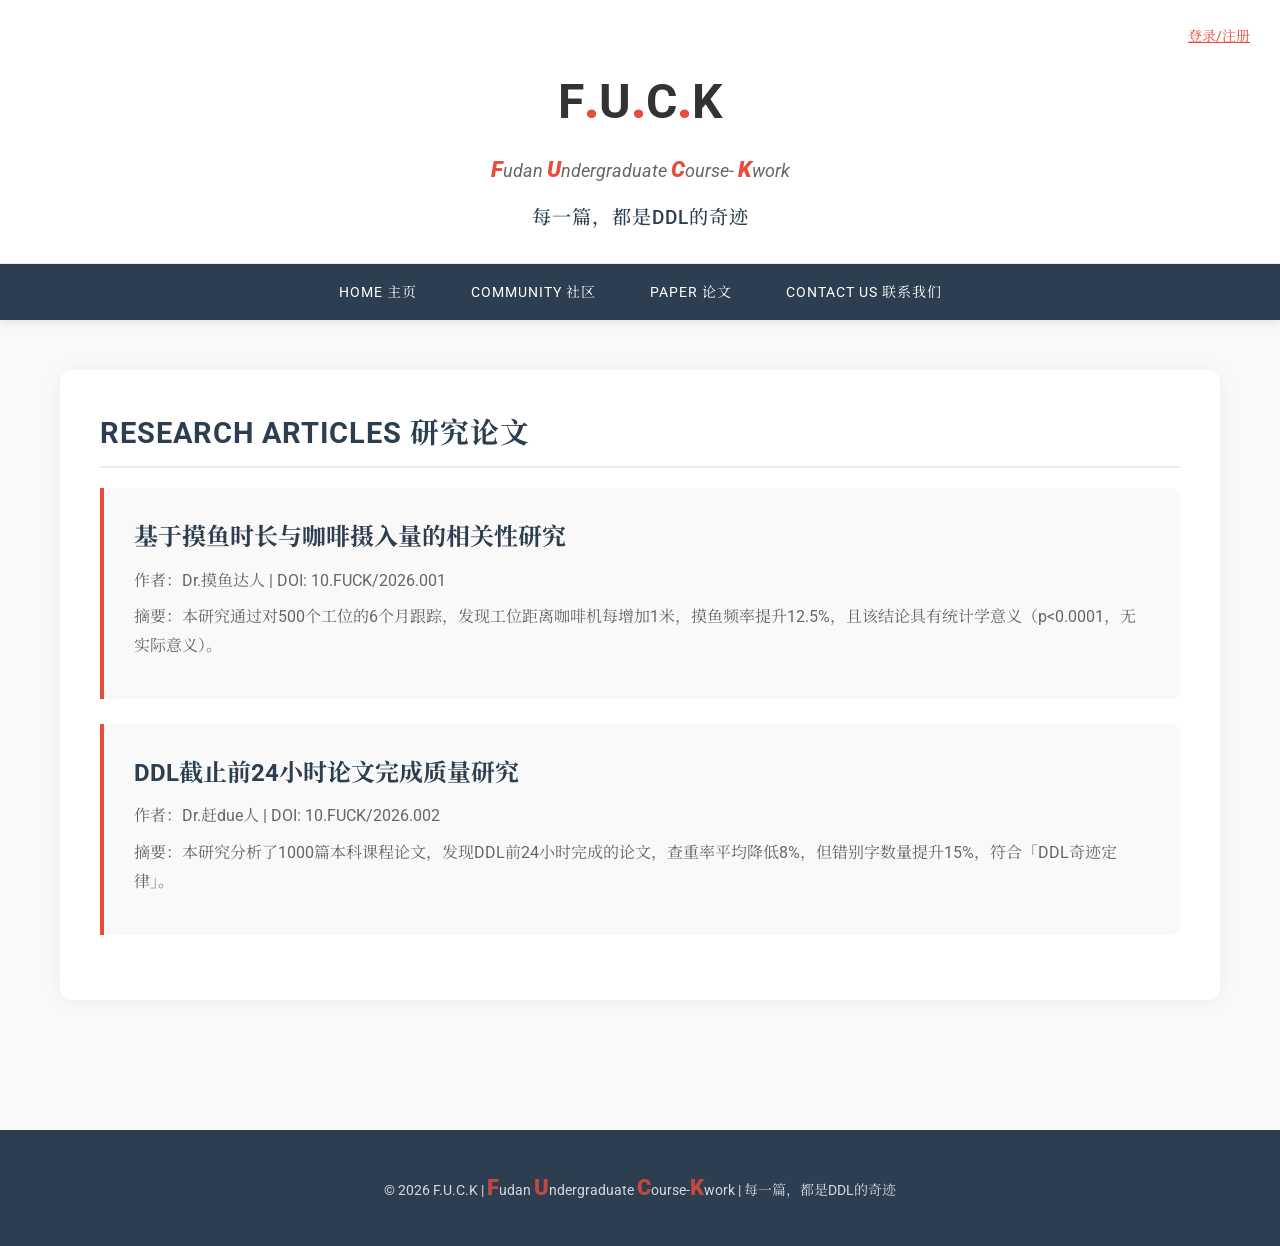
==== index.html @ 2be9b674 "a" ====
<!DOCTYPE html>
<html lang="zh-CN">
<head>
<meta charset="UTF-8">
<meta name="viewport" content="width=device-width, initial-scale=1.0">
<title>F.U.C.K | Fudan undergraduate course-work</title>
<link rel="stylesheet" href="https://cdn.jsdelivr.net/npm/bootstrap-icons@1.11.3/font/bootstrap-icons.min.css">
<link href="https://fonts.googleapis.com/css2?family=Noto+Serif+SC:wght@400;600;700&family=Roboto:wght@300;400;500&display=swap" rel="stylesheet">
<style>
  * { margin:0; padding:0; box-sizing:border-box; }
  body { font-family: 'Roboto', 'Noto Serif SC', serif; color:#333; background:#f8f9fa; line-height:1.6; }
  a { text-decoration:none; color:#2c3e50; transition:all 0.3s; }
  .container { max-width:1200px; margin:0 auto; padding:0 20px; }

  /* 统一模态弹窗 */
  .modal {
    display: none;
    position: fixed;
    top: 0;
    left: 0;
    width: 100%;
    height: 100%;
    background: rgba(0,0,0,0.65);
    z-index: 9999;
    align-items: center;
    justify-content: center;
  }
  .modal.active { display: flex; }
  .modal-box {
    background: #fff;
    width: 100%;
    max-width: 420px;
    padding: 40px 35px;
    border-radius: 12px;
    box-shadow: 0 10px 40px rgba(0,0,0,0.15);
    text-align: center;
    position: relative;
  }
  .modal-box h3 { font-size: 1.25rem; margin-bottom: 12px; color: #2c3e50; }
  .modal-box p { font-size: 0.95rem; color: #666; margin-bottom: 25px; line-height: 1.6; }
  .modal-box .btn {
    padding: 10px 24px;
    border-radius: 6px;
    border: none;
    cursor: pointer;
    font-size: 0.95rem;
    margin: 0 6px;
  }
  .btn-confirm { background: #e74c3c; color: white; }
  .btn-cancel { background: #eee; color: #333; }

  /* 登录弹窗样式 */
  .auth-modal {
    display: none;
    position: fixed;
    top: 0;
    left: 0;
    width: 100%;
    height: 100%;
    background: rgba(0,0,0,0.7);
    z-index: 9999;
    justify-content: center;
    align-items: center;
    backdrop-filter: blur(2px);
  }
  .auth-form {
    background: #fff;
    padding: 40px;
    border-radius: 12px;
    width: 100%;
    max-width: 400px;
    text-align: center;
    box-shadow: 0 10px 30px rgba(0,0,0,0.15);
    position: relative;
  }
  .auth-form .close-btn {
    position: absolute;
    top: 15px;
    right: 20px;
    cursor: pointer;
    font-size: 24px;
    color: #999;
    transition: color 0.3s;
  }
  .auth-form .close-btn:hover { color: #e74c3c; }
  .auth-form input {
    width: 100%;
    padding: 12px 15px;
    margin: 12px 0;
    border: 1px solid #e0e0e0;
    border-radius: 8px;
    font-size: 14px;
    transition: border 0.3s;
  }
  .auth-form input:focus { outline: none; border-color: #2c3e50; }
  .auth-form button {
    width: 100%;
    padding: 12px;
    background: #2c3e50;
    color: #fff;
    border: none;
    border-radius: 8px;
    cursor: pointer;
    margin-top: 15px;
    font-size: 16px;
    transition: background 0.3s;
  }
  .auth-form button:hover { background: #e74c3c; }
  .tab-btn {
    display: inline-block;
    padding: 8px 20px;
    margin: 0 5px 15px;
    cursor: pointer;
    border-bottom: 2px solid transparent;
    font-weight: 500;
  }
  .tab-btn.active { border-bottom: 2px solid #e74c3c; color: #e74c3c; }
  #registerForm { display: none; }

  /* 登录容器 */
  #auth-container {
    position: absolute;
    top: 25px;
    right: 30px;
    z-index: 999;
    display: flex;
    align-items: center;
    gap: 15px;
    font-size: 14px;
  }
  #admin-entrance {
    display: none;
    color: #e74c3c;
    text-decoration: none;
    font-size: 14px;
    font-weight: bold;
    padding: 5px 10px;
    border: 1px solid #e74c3c;
    border-radius: 4px;
    transition: all 0.3s;
  }
  #admin-entrance:hover { background: #e74c3c; color: #fff; }
  #submit-link { display: none; }
  #loginBtn { cursor:pointer; text-decoration:underline; color:#e74c3c; }
  #userName { color:#2c3e50; font-weight:500; }
  #logoutBtn { cursor:pointer; text-decoration:underline; color:#e74c3c; display:none; }

  /* 头部：紧凑F.U.C.K + 全称F/U/C/K高亮 */
  .header {
    position: relative;
    padding: 60px 0 30px;
    background-color: #fff;
    border-bottom: 1px solid #eee;
    text-align: center;
  }
  .journal-logo {
    font-size: 3rem;
    font-weight: 700;
    letter-spacing: 0;
    margin-bottom: 10px;
  }
  .journal-logo span {
    color: #e74c3c;
    font-weight: 900;
    font-size: 3.2rem;
  }
  .journal-fullname {
    font-size: 1.1rem;
    color: #666;
    margin-bottom: 15px;
    font-style: italic;
  }
  /* F/U/C/K高亮样式 */
  .highlight-letter {
    color: #e74c3c;
    font-weight: 900;
    font-size: 1.4rem;
  }
  .slogan {
    font-size: 1.2rem;
    color: #2c3e50;
    font-weight: 500;
    margin-top: 5px;
    letter-spacing: 1px;
  }

  /* 导航 */
  .nav {
    background-color: #2c3e50;
    padding: 15px 0;
    text-align: center;
    box-shadow: 0 2px 10px rgba(0,0,0,0.1);
  }
  .nav a {
    color: #fff;
    padding: 10px 20px;
    margin: 0 5px;
    font-size: 14px;
    text-transform: uppercase;
    letter-spacing: 1px;
    border-radius: 4px;
    transition: background 0.3s;
  }
  .nav a:hover, #submit-link:hover { background-color: #e74c3c; color: #fff; }
  #submit-link { background-color: #e74c3c; }

  /* 主内容区 */
  .content { padding: 50px 0; }
  .section {
    background: #fff;
    padding: 40px;
    border-radius: 12px;
    box-shadow: 0 2px 20px rgba(0,0,0,0.05);
    margin-bottom: 30px;
  }
  .section h2 {
    font-size: 1.8rem;
    color: #2c3e50;
    margin-bottom: 20px;
    padding-bottom: 10px;
    border-bottom: 2px solid #eee;
    text-transform: uppercase;
    letter-spacing: 1px;
  }
  .paper {
    padding: 30px;
    border-left: 4px solid #e74c3c;
    background-color: #f9f9f9;
    border-radius: 0 8px 8px 0;
    margin-bottom: 25px;
    transition: transform 0.3s;
  }
  .paper:hover {
    transform: translateY(-5px);
    box-shadow: 0 5px 15px rgba(0,0,0,0.05);
  }
  .paper h3 {
    font-size: 1.5rem;
    color: #2c3e50;
    margin-bottom: 10px;
  }
  .paper p {
    color: #666;
    margin-bottom: 8px;
    line-height: 1.8;
  }

  /* 页脚 */
  .footer {
    text-align: center;
    padding: 40px 0;
    background-color: #2c3e50;
    color: #fff;
    margin-top: 50px;
  }
  .footer p { font-size: 14px; opacity: 0.8; }

  /* 响应式 */
  @media (max-width: 768px) {
    .journal-logo { font-size: 2rem; }
    .journal-logo span { font-size: 2.2rem; }
    .highlight-letter { font-size: 1.2rem; }
    .nav a { padding: 8px 12px; font-size: 12px; }
    .section { padding: 20px; }
    .paper { padding: 20px; }
    #auth-container { top: 15px; right: 15px; font-size: 12px; }
  }
</style>
</head>
<body>
<!-- 登录/注册弹窗 -->
<div class="auth-modal" id="authModal">
  <div class="auth-form">
    <span class="close-btn" onclick="closeAuth(event)">&times;</span>
    <div>
      <span class="tab-btn active" onclick="showLogin(event)">登录</span>
      <span class="tab-btn" onclick="showRegister(event)">注册</span>
    </div>
    <div id="loginForm">
      <input type="text" id="loginUser" placeholder="请输入用户名">
      <input type="password" id="loginPwd" placeholder="请输入密码">
      <button type="button" onclick="doLogin(event)">登录</button>
    </div>
    <div id="registerForm">
      <input type="text" id="regUser" placeholder="请设置用户名">
      <input type="password" id="regPwd" placeholder="请设置密码">
      <input type="password" id="regPwd2" placeholder="请确认密码">
      <button type="button" onclick="doRegister(event)">注册</button>
    </div>
  </div>
</div>

<!-- 统一提示弹窗 -->
<div class="modal" id="modal">
  <div class="modal-box">
    <h3 id="modalTitle">提示</h3>
    <p id="modalText">消息内容</p>
    <button class="btn btn-cancel" onclick="hideModal()">取消</button>
    <button class="btn btn-confirm" id="modalOkBtn" onclick="hideModal()">确定</button>
  </div>
</div>

<!-- 页面主体 -->
<header class="header">
  <div class="container">
    <div id="auth-container">
      <span id="loginBtn" onclick="openAuth(event)">登录/注册</span>
      <span id="userName"></span>
      <span id="logoutBtn" onclick="doLogout(event)">退出</span>
      <a href="admin.html" id="admin-entrance">后台</a>
    </div>

    <div class="journal-logo">F<span>.</span>U<span>.</span>C<span>.</span>K</div>
    <div class="journal-fullname">
      <span class="highlight-letter">F</span>udan 
      <span class="highlight-letter">U</span>ndergraduate 
      <span class="highlight-letter">C</span>ourse-
      <span class="highlight-letter">K</span>work
    </div>
    <p class="slogan">每一篇，都是DDL的奇迹</p>
  </div>
</header>

<nav class="nav">
  <div class="container">
    <a href="index.html">HOME 主页</a>
    <a href="submit.html" id="submit-link">SUBMIT 投稿</a>
    <a href="community.html">COMMUNITY 社区</a>
    <a href="paper.html">PAPER 论文</a>
    <a href="contact.html">CONTACT US 联系我们</a>
  </div>
</nav>

<main class="content">
  <div class="container">
    <section class="section">
      <h2>RESEARCH ARTICLES 研究论文</h2>
      <div id="papers">
        <div class="paper">
          <h3>基于摸鱼时长与咖啡摄入量的相关性研究</h3>
          <p>作者：Dr.摸鱼达人 | DOI: 10.FUCK/2026.001</p>
          <p>摘要：本研究通过对500个工位的6个月跟踪，发现工位距离咖啡机每增加1米，摸鱼频率提升12.5%，且该结论具有统计学意义（p<0.0001，无实际意义）。</p>
        </div>
        <div class="paper">
          <h3>DDL截止前24小时论文完成质量研究</h3>
          <p>作者：Dr.赶due人 | DOI: 10.FUCK/2026.002</p>
          <p>摘要：本研究分析了1000篇本科课程论文，发现DDL前24小时完成的论文，查重率平均降低8%，但错别字数量提升15%，符合「DDL奇迹定律」。</p>
        </div>
      </div>
    </section>
  </div>
</main>

<footer class="footer">
  <div class="container">
    <p>&copy; 2026 F.U.C.K | <span class="highlight-letter">F</span>udan <span class="highlight-letter">U</span>ndergraduate <span class="highlight-letter">C</span>ourse-<span class="highlight-letter">K</span>work | 每一篇，都是DDL的奇迹</p>
  </div>
</footer>

<script>
// SheetDB接口
const SHEETDB_API = "https://sheetdb.io/api/v1/ev8cjfow1i90w";
const ADMIN_USER = "admin";

// 弹窗控制
function showModal(text, title = "提示", callback = null) {
  document.getElementById("modalTitle").innerText = title;
  document.getElementById("modalText").innerText = text;
  document.getElementById("modal").classList.add("active");
  const okBtn = document.getElementById("modalOkBtn");
  okBtn.onclick = () => {
    hideModal();
    if (callback) callback();
  };
}
function hideModal() {
  document.getElementById("modal").classList.remove("active");
}

// 登录弹窗
function openAuth(event) {
  if (event) event.preventDefault();
  if (event) event.stopPropagation();
  document.getElementById("authModal").style.display = "flex";
  document.getElementById("loginUser").value = "";
  document.getElementById("loginPwd").value = "";
  document.getElementById("regUser").value = "";
  document.getElementById("regPwd").value = "";
  document.getElementById("regPwd2").value = "";
}
function closeAuth(event) {
  if (event) event.preventDefault();
  if (event) event.stopPropagation();
  document.getElementById("authModal").style.display = "none";
}
function showLogin(event) {
  if (event) event.preventDefault();
  if (event) event.stopPropagation();
  document.getElementById("loginForm").style.display = "block";
  document.getElementById("registerForm").style.display = "none";
  document.querySelectorAll(".tab-btn")[0].classList.add("active");
  document.querySelectorAll(".tab-btn")[1].classList.remove("active");
}
function showRegister(event) {
  if (event) event.preventDefault();
  if (event) event.stopPropagation();
  document.getElementById("loginForm").style.display = "none";
  document.getElementById("registerForm").style.display = "block";
  document.querySelectorAll(".tab-btn")[0].classList.remove("active");
  document.querySelectorAll(".tab-btn")[1].classList.add("active");
}

// 登录逻辑
async function doLogin(event) {
  if (event) event.preventDefault();
  if (event) event.stopPropagation();

  const user = document.getElementById("loginUser").value.trim();
  const pwd = document.getElementById("loginPwd").value.trim();

  if (!user || !pwd) {
    showModal("用户名和密码不能为空！");
    return;
  }

  try {
    const res = await fetch(`${SHEETDB_API}?username=${user}&password=${pwd}`);
    const data = await res.json();

    if (data.length > 0) {
      localStorage.setItem("loginUser", user);
      closeAuth();
      checkLogin();
      showModal("登录成功！");
    } else {
      showModal("账号或密码错误！");
    }
  } catch (e) {
    showModal("登录失败，请检查网络！");
    console.error("登录错误：", e);
  }
}

// 注册逻辑
async function doRegister(event) {
  if (event) event.preventDefault();
  if (event) event.stopPropagation();

  const user = document.getElementById("regUser").value.trim();
  const pwd = document.getElementById("regPwd").value.trim();
  const pwd2 = document.getElementById("regPwd2").value.trim();

  if (!user || !pwd) {
    showModal("用户名和密码不能为空！");
    return;
  }
  if (pwd !== pwd2) {
    showModal("两次密码不一致！");
    return;
  }

  try {
    const checkRes = await fetch(`${SHEETDB_API}?username=${user}`);
    const checkData = await checkRes.json();
    if (checkData.length > 0) {
      showModal("用户名已存在！");
      return;
    }

    const addRes = await fetch(SHEETDB_API, {
      method: 'POST',
      headers: { 'Content-Type': 'application/json' },
      body: JSON.stringify({ data: { username: user, password: pwd } })
    });

    if (addRes.ok) {
      showModal("注册成功！请登录", "提示", showLogin);
    } else {
      showModal("注册失败，请重试！");
    }
  } catch (e) {
    showModal("注册失败，请检查网络！");
    console.error("注册错误：", e);
  }
}

// 检查登录状态
function checkLogin() {
  const user = localStorage.getItem("loginUser") || "";
  const loginBtn = document.getElementById("loginBtn");
  const userName = document.getElementById("userName");
  const logoutBtn = document.getElementById("logoutBtn");
  const submitLink = document.getElementById("submit-link");
  const adminEntrance = document.getElementById("admin-entrance");

  if (user) {
    loginBtn.style.display = "none";
    userName.style.display = "inline";
    userName.innerText = user;
    logoutBtn.style.display = "inline";
    submitLink.style.display = "inline";
    adminEntrance.style.display = (user === ADMIN_USER) ? "inline" : "none";
  } else {
    loginBtn.style.display = "inline";
    userName.style.display = "none";
    logoutBtn.style.display = "none";
    submitLink.style.display = "none";
    adminEntrance.style.display = "none";
  }
}

// 退出登录
function doLogout(event) {
  if (event) event.preventDefault();
  if (event) event.stopPropagation();
  localStorage.removeItem("loginUser");
  checkLogin();
  showModal("退出成功！");
}

// 页面初始化
document.addEventListener("DOMContentLoaded", function() {
  checkLogin();
  document.getElementById("authModal").addEventListener('click', function(e) {
    if (e.target === this) closeAuth(e);
  });
  document.addEventListener('submit', function(e) {
    e.preventDefault();
  });
});
</script>
</body>
</html>
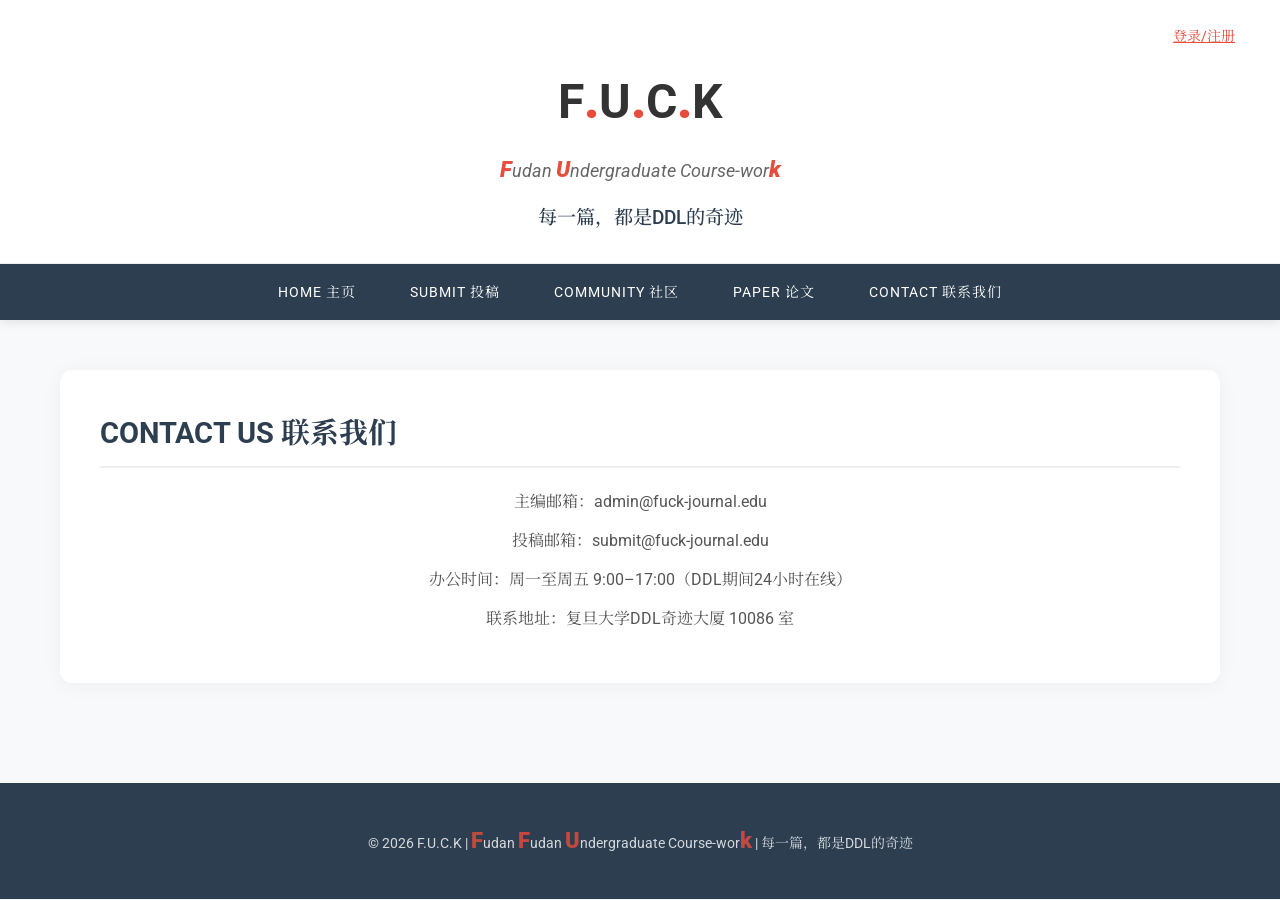
==== commit 4d7e3573: "a" ====
--- a/index.html
+++ b/index.html
@@ -3,7 +3,7 @@
 <head>
 <meta charset="UTF-8">
 <meta name="viewport" content="width=device-width, initial-scale=1.0">
-<title>F.U.C.K | Fudan undergraduate course-work</title>
+<title>F.U.C.K | Contact</title>
 <link rel="stylesheet" href="https://cdn.jsdelivr.net/npm/bootstrap-icons@1.11.3/font/bootstrap-icons.min.css">
 <link href="https://fonts.googleapis.com/css2?family=Noto+Serif+SC:wght@400;600;700&family=Roboto:wght@300;400;500&display=swap" rel="stylesheet">
 <style>
@@ -49,74 +49,6 @@
   .btn-confirm { background: #e74c3c; color: white; }
   .btn-cancel { background: #eee; color: #333; }
 
-  /* 登录弹窗样式 */
-  .auth-modal {
-    display: none;
-    position: fixed;
-    top: 0;
-    left: 0;
-    width: 100%;
-    height: 100%;
-    background: rgba(0,0,0,0.7);
-    z-index: 9999;
-    justify-content: center;
-    align-items: center;
-    backdrop-filter: blur(2px);
-  }
-  .auth-form {
-    background: #fff;
-    padding: 40px;
-    border-radius: 12px;
-    width: 100%;
-    max-width: 400px;
-    text-align: center;
-    box-shadow: 0 10px 30px rgba(0,0,0,0.15);
-    position: relative;
-  }
-  .auth-form .close-btn {
-    position: absolute;
-    top: 15px;
-    right: 20px;
-    cursor: pointer;
-    font-size: 24px;
-    color: #999;
-    transition: color 0.3s;
-  }
-  .auth-form .close-btn:hover { color: #e74c3c; }
-  .auth-form input {
-    width: 100%;
-    padding: 12px 15px;
-    margin: 12px 0;
-    border: 1px solid #e0e0e0;
-    border-radius: 8px;
-    font-size: 14px;
-    transition: border 0.3s;
-  }
-  .auth-form input:focus { outline: none; border-color: #2c3e50; }
-  .auth-form button {
-    width: 100%;
-    padding: 12px;
-    background: #2c3e50;
-    color: #fff;
-    border: none;
-    border-radius: 8px;
-    cursor: pointer;
-    margin-top: 15px;
-    font-size: 16px;
-    transition: background 0.3s;
-  }
-  .auth-form button:hover { background: #e74c3c; }
-  .tab-btn {
-    display: inline-block;
-    padding: 8px 20px;
-    margin: 0 5px 15px;
-    cursor: pointer;
-    border-bottom: 2px solid transparent;
-    font-weight: 500;
-  }
-  .tab-btn.active { border-bottom: 2px solid #e74c3c; color: #e74c3c; }
-  #registerForm { display: none; }
-
   /* 登录容器 */
   #auth-container {
     position: absolute;
@@ -124,67 +56,51 @@
     right: 30px;
     z-index: 999;
     display: flex;
-    align-items: center;
     gap: 15px;
     font-size: 14px;
   }
-  #admin-entrance {
-    display: none;
-    color: #e74c3c;
-    text-decoration: none;
-    font-size: 14px;
-    font-weight: bold;
-    padding: 5px 10px;
-    border: 1px solid #e74c3c;
-    border-radius: 4px;
-    transition: all 0.3s;
-  }
-  #admin-entrance:hover { background: #e74c3c; color: #fff; }
-  #submit-link { display: none; }
   #loginBtn { cursor:pointer; text-decoration:underline; color:#e74c3c; }
   #userName { color:#2c3e50; font-weight:500; }
   #logoutBtn { cursor:pointer; text-decoration:underline; color:#e74c3c; display:none; }
 
-  /* 头部：紧凑F.U.C.K + 全称F/U/C/K高亮 */
+  /* 头部：F/U/C/K高亮 */
   .header {
-    position: relative;
+    position:relative;
     padding: 60px 0 30px;
-    background-color: #fff;
-    border-bottom: 1px solid #eee;
-    text-align: center;
+    background:#fff;
+    border-bottom:1px solid #eee;
+    text-align:center;
   }
   .journal-logo {
-    font-size: 3rem;
-    font-weight: 700;
+    font-size:3rem;
+    font-weight:700;
+    margin-bottom:10px;
     letter-spacing: 0;
-    margin-bottom: 10px;
   }
   .journal-logo span {
-    color: #e74c3c;
-    font-weight: 900;
-    font-size: 3.2rem;
+    color:#e74c3c;
+    font-weight:900;
+    font-size:3.2rem;
   }
   .journal-fullname {
-    font-size: 1.1rem;
-    color: #666;
-    margin-bottom: 15px;
-    font-style: italic;
-  }
-  /* F/U/C/K高亮样式 */
+    font-size:1.1rem;
+    color:#666;
+    margin-bottom:15px;
+    font-style:italic;
+  }
   .highlight-letter {
     color: #e74c3c;
     font-weight: 900;
     font-size: 1.4rem;
   }
   .slogan {
-    font-size: 1.2rem;
-    color: #2c3e50;
-    font-weight: 500;
-    margin-top: 5px;
-    letter-spacing: 1px;
-  }
-
-  /* 导航 */
+    font-size:1.2rem;
+    color:#2c3e50;
+    font-weight:500;
+    margin-top:5px;
+  }
+
+  /* 统一导航栏：5个项目固定 */
   .nav {
     background-color: #2c3e50;
     padding: 15px 0;
@@ -201,95 +117,57 @@
     border-radius: 4px;
     transition: background 0.3s;
   }
-  .nav a:hover, #submit-link:hover { background-color: #e74c3c; color: #fff; }
-  #submit-link { background-color: #e74c3c; }
+  .nav a:hover { background-color: #e74c3c; color: #fff; }
 
   /* 主内容区 */
-  .content { padding: 50px 0; }
+  .content { padding:50px 0; }
   .section {
-    background: #fff;
-    padding: 40px;
-    border-radius: 12px;
-    box-shadow: 0 2px 20px rgba(0,0,0,0.05);
-    margin-bottom: 30px;
+    background:#fff;
+    padding:40px;
+    border-radius:12px;
+    box-shadow:0 2px 20px rgba(0,0,0,0.05);
   }
   .section h2 {
-    font-size: 1.8rem;
-    color: #2c3e50;
-    margin-bottom: 20px;
-    padding-bottom: 10px;
-    border-bottom: 2px solid #eee;
-    text-transform: uppercase;
-    letter-spacing: 1px;
-  }
-  .paper {
-    padding: 30px;
-    border-left: 4px solid #e74c3c;
-    background-color: #f9f9f9;
-    border-radius: 0 8px 8px 0;
-    margin-bottom: 25px;
-    transition: transform 0.3s;
-  }
-  .paper:hover {
-    transform: translateY(-5px);
-    box-shadow: 0 5px 15px rgba(0,0,0,0.05);
-  }
-  .paper h3 {
-    font-size: 1.5rem;
-    color: #2c3e50;
-    margin-bottom: 10px;
-  }
-  .paper p {
-    color: #666;
-    margin-bottom: 8px;
-    line-height: 1.8;
+    font-size:1.8rem;
+    color:#2c3e50;
+    margin-bottom:20px;
+    padding-bottom:10px;
+    border-bottom:2px solid #eee;
+    text-transform:uppercase;
+  }
+  .section p {
+    font-size:16px;
+    line-height:1.8;
+    color:#555;
+    margin-bottom:10px;
+    text-align: center;
   }
 
   /* 页脚 */
   .footer {
-    text-align: center;
-    padding: 40px 0;
-    background-color: #2c3e50;
-    color: #fff;
-    margin-top: 50px;
-  }
-  .footer p { font-size: 14px; opacity: 0.8; }
+    text-align:center;
+    padding:40px 0;
+    background:#2c3e50;
+    color:#fff;
+    margin-top:50px;
+  }
+  .footer p {
+    font-size:14px;
+    opacity:0.8;
+  }
 
   /* 响应式 */
   @media (max-width: 768px) {
-    .journal-logo { font-size: 2rem; }
-    .journal-logo span { font-size: 2.2rem; }
-    .highlight-letter { font-size: 1.2rem; }
-    .nav a { padding: 8px 12px; font-size: 12px; }
-    .section { padding: 20px; }
-    .paper { padding: 20px; }
-    #auth-container { top: 15px; right: 15px; font-size: 12px; }
+    .journal-logo { font-size:2rem; }
+    .journal-logo span { font-size:2.2rem; }
+    .highlight-letter { font-size:1.2rem; }
+    .nav a { padding:8px 12px; font-size:12px; margin:0 2px; }
+    .section { padding:20px; }
+    #auth-container { top:15px; right:15px; font-size:12px; }
   }
 </style>
 </head>
 <body>
-<!-- 登录/注册弹窗 -->
-<div class="auth-modal" id="authModal">
-  <div class="auth-form">
-    <span class="close-btn" onclick="closeAuth(event)">&times;</span>
-    <div>
-      <span class="tab-btn active" onclick="showLogin(event)">登录</span>
-      <span class="tab-btn" onclick="showRegister(event)">注册</span>
-    </div>
-    <div id="loginForm">
-      <input type="text" id="loginUser" placeholder="请输入用户名">
-      <input type="password" id="loginPwd" placeholder="请输入密码">
-      <button type="button" onclick="doLogin(event)">登录</button>
-    </div>
-    <div id="registerForm">
-      <input type="text" id="regUser" placeholder="请设置用户名">
-      <input type="password" id="regPwd" placeholder="请设置密码">
-      <input type="password" id="regPwd2" placeholder="请确认密码">
-      <button type="button" onclick="doRegister(event)">注册</button>
-    </div>
-  </div>
-</div>
-
 <!-- 统一提示弹窗 -->
 <div class="modal" id="modal">
   <div class="modal-box">
@@ -304,64 +182,50 @@
 <header class="header">
   <div class="container">
     <div id="auth-container">
-      <span id="loginBtn" onclick="openAuth(event)">登录/注册</span>
+      <span id="loginBtn" onclick="showModal('登录后可获取专属投稿咨询服务！', '提示')">登录/注册</span>
       <span id="userName"></span>
-      <span id="logoutBtn" onclick="doLogout(event)">退出</span>
-      <a href="admin.html" id="admin-entrance">后台</a>
+      <span id="logoutBtn" onclick="doLogout()">退出</span>
     </div>
-
     <div class="journal-logo">F<span>.</span>U<span>.</span>C<span>.</span>K</div>
     <div class="journal-fullname">
       <span class="highlight-letter">F</span>udan 
-      <span class="highlight-letter">U</span>ndergraduate 
-      <span class="highlight-letter">C</span>ourse-
-      <span class="highlight-letter">K</span>work
+<span class="highlight-letter">U</span>ndergraduate 
+Course-wor<span class="highlight-letter">k</span>
     </div>
     <p class="slogan">每一篇，都是DDL的奇迹</p>
   </div>
 </header>
 
+<!-- 统一导航栏：5个项目固定 -->
 <nav class="nav">
   <div class="container">
     <a href="index.html">HOME 主页</a>
-    <a href="submit.html" id="submit-link">SUBMIT 投稿</a>
+    <a href="submit.html">SUBMIT 投稿</a>
     <a href="community.html">COMMUNITY 社区</a>
     <a href="paper.html">PAPER 论文</a>
-    <a href="contact.html">CONTACT US 联系我们</a>
+    <a href="contact.html">CONTACT 联系我们</a>
   </div>
 </nav>
 
 <main class="content">
   <div class="container">
     <section class="section">
-      <h2>RESEARCH ARTICLES 研究论文</h2>
-      <div id="papers">
-        <div class="paper">
-          <h3>基于摸鱼时长与咖啡摄入量的相关性研究</h3>
-          <p>作者：Dr.摸鱼达人 | DOI: 10.FUCK/2026.001</p>
-          <p>摘要：本研究通过对500个工位的6个月跟踪，发现工位距离咖啡机每增加1米，摸鱼频率提升12.5%，且该结论具有统计学意义（p<0.0001，无实际意义）。</p>
-        </div>
-        <div class="paper">
-          <h3>DDL截止前24小时论文完成质量研究</h3>
-          <p>作者：Dr.赶due人 | DOI: 10.FUCK/2026.002</p>
-          <p>摘要：本研究分析了1000篇本科课程论文，发现DDL前24小时完成的论文，查重率平均降低8%，但错别字数量提升15%，符合「DDL奇迹定律」。</p>
-        </div>
-      </div>
+      <h2>Contact Us 联系我们</h2>
+      <p>主编邮箱：admin@fuck-journal.edu</p>
+      <p>投稿邮箱：submit@fuck-journal.edu</p>
+      <p>办公时间：周一至周五 9:00–17:00（DDL期间24小时在线）</p>
+      <p>联系地址：复旦大学DDL奇迹大厦 10086 室</p>
     </section>
   </div>
 </main>
 
 <footer class="footer">
   <div class="container">
-    <p>&copy; 2026 F.U.C.K | <span class="highlight-letter">F</span>udan <span class="highlight-letter">U</span>ndergraduate <span class="highlight-letter">C</span>ourse-<span class="highlight-letter">K</span>work | 每一篇，都是DDL的奇迹</p>
+    <p>&copy; 2026 F.U.C.K | <span class="highlight-letter">F</span>udan <span class="highlight-letter">F</span>udan <span class="highlight-letter">U</span>ndergraduate Course-wor<span class="highlight-letter">k</span> | 每一篇，都是DDL的奇迹</p>
   </div>
 </footer>
 
 <script>
-// SheetDB接口
-const SHEETDB_API = "https://sheetdb.io/api/v1/ev8cjfow1i90w";
-const ADMIN_USER = "admin";
-
 // 弹窗控制
 function showModal(text, title = "提示", callback = null) {
   document.getElementById("modalTitle").innerText = title;
@@ -377,157 +241,25 @@
   document.getElementById("modal").classList.remove("active");
 }
 
-// 登录弹窗
-function openAuth(event) {
-  if (event) event.preventDefault();
-  if (event) event.stopPropagation();
-  document.getElementById("authModal").style.display = "flex";
-  document.getElementById("loginUser").value = "";
-  document.getElementById("loginPwd").value = "";
-  document.getElementById("regUser").value = "";
-  document.getElementById("regPwd").value = "";
-  document.getElementById("regPwd2").value = "";
-}
-function closeAuth(event) {
-  if (event) event.preventDefault();
-  if (event) event.stopPropagation();
-  document.getElementById("authModal").style.display = "none";
-}
-function showLogin(event) {
-  if (event) event.preventDefault();
-  if (event) event.stopPropagation();
-  document.getElementById("loginForm").style.display = "block";
-  document.getElementById("registerForm").style.display = "none";
-  document.querySelectorAll(".tab-btn")[0].classList.add("active");
-  document.querySelectorAll(".tab-btn")[1].classList.remove("active");
-}
-function showRegister(event) {
-  if (event) event.preventDefault();
-  if (event) event.stopPropagation();
-  document.getElementById("loginForm").style.display = "none";
-  document.getElementById("registerForm").style.display = "block";
-  document.querySelectorAll(".tab-btn")[0].classList.remove("active");
-  document.querySelectorAll(".tab-btn")[1].classList.add("active");
-}
-
-// 登录逻辑
-async function doLogin(event) {
-  if (event) event.preventDefault();
-  if (event) event.stopPropagation();
-
-  const user = document.getElementById("loginUser").value.trim();
-  const pwd = document.getElementById("loginPwd").value.trim();
-
-  if (!user || !pwd) {
-    showModal("用户名和密码不能为空！");
-    return;
-  }
-
-  try {
-    const res = await fetch(`${SHEETDB_API}?username=${user}&password=${pwd}`);
-    const data = await res.json();
-
-    if (data.length > 0) {
-      localStorage.setItem("loginUser", user);
-      closeAuth();
-      checkLogin();
-      showModal("登录成功！");
-    } else {
-      showModal("账号或密码错误！");
-    }
-  } catch (e) {
-    showModal("登录失败，请检查网络！");
-    console.error("登录错误：", e);
-  }
-}
-
-// 注册逻辑
-async function doRegister(event) {
-  if (event) event.preventDefault();
-  if (event) event.stopPropagation();
-
-  const user = document.getElementById("regUser").value.trim();
-  const pwd = document.getElementById("regPwd").value.trim();
-  const pwd2 = document.getElementById("regPwd2").value.trim();
-
-  if (!user || !pwd) {
-    showModal("用户名和密码不能为空！");
-    return;
-  }
-  if (pwd !== pwd2) {
-    showModal("两次密码不一致！");
-    return;
-  }
-
-  try {
-    const checkRes = await fetch(`${SHEETDB_API}?username=${user}`);
-    const checkData = await checkRes.json();
-    if (checkData.length > 0) {
-      showModal("用户名已存在！");
-      return;
-    }
-
-    const addRes = await fetch(SHEETDB_API, {
-      method: 'POST',
-      headers: { 'Content-Type': 'application/json' },
-      body: JSON.stringify({ data: { username: user, password: pwd } })
-    });
-
-    if (addRes.ok) {
-      showModal("注册成功！请登录", "提示", showLogin);
-    } else {
-      showModal("注册失败，请重试！");
-    }
-  } catch (e) {
-    showModal("注册失败，请检查网络！");
-    console.error("注册错误：", e);
-  }
-}
-
-// 检查登录状态
-function checkLogin() {
-  const user = localStorage.getItem("loginUser") || "";
-  const loginBtn = document.getElementById("loginBtn");
-  const userName = document.getElementById("userName");
-  const logoutBtn = document.getElementById("logoutBtn");
-  const submitLink = document.getElementById("submit-link");
-  const adminEntrance = document.getElementById("admin-entrance");
-
-  if (user) {
-    loginBtn.style.display = "none";
-    userName.style.display = "inline";
-    userName.innerText = user;
-    logoutBtn.style.display = "inline";
-    submitLink.style.display = "inline";
-    adminEntrance.style.display = (user === ADMIN_USER) ? "inline" : "none";
-  } else {
-    loginBtn.style.display = "inline";
-    userName.style.display = "none";
-    logoutBtn.style.display = "none";
-    submitLink.style.display = "none";
-    adminEntrance.style.display = "none";
+// 检查登录
+function checkLogin(){
+  const u = localStorage.getItem("loginUser");
+  if(u) {
+    document.getElementById("loginBtn").style.display="none";
+    document.getElementById("userName").innerText = u;
+    document.getElementById("logoutBtn").style.display="inline";
   }
 }
 
 // 退出登录
-function doLogout(event) {
-  if (event) event.preventDefault();
-  if (event) event.stopPropagation();
+function doLogout() {
   localStorage.removeItem("loginUser");
   checkLogin();
   showModal("退出成功！");
 }
 
-// 页面初始化
-document.addEventListener("DOMContentLoaded", function() {
-  checkLogin();
-  document.getElementById("authModal").addEventListener('click', function(e) {
-    if (e.target === this) closeAuth(e);
-  });
-  document.addEventListener('submit', function(e) {
-    e.preventDefault();
-  });
-});
+// 初始化
+window.onload = checkLogin;
 </script>
 </body>
 </html>
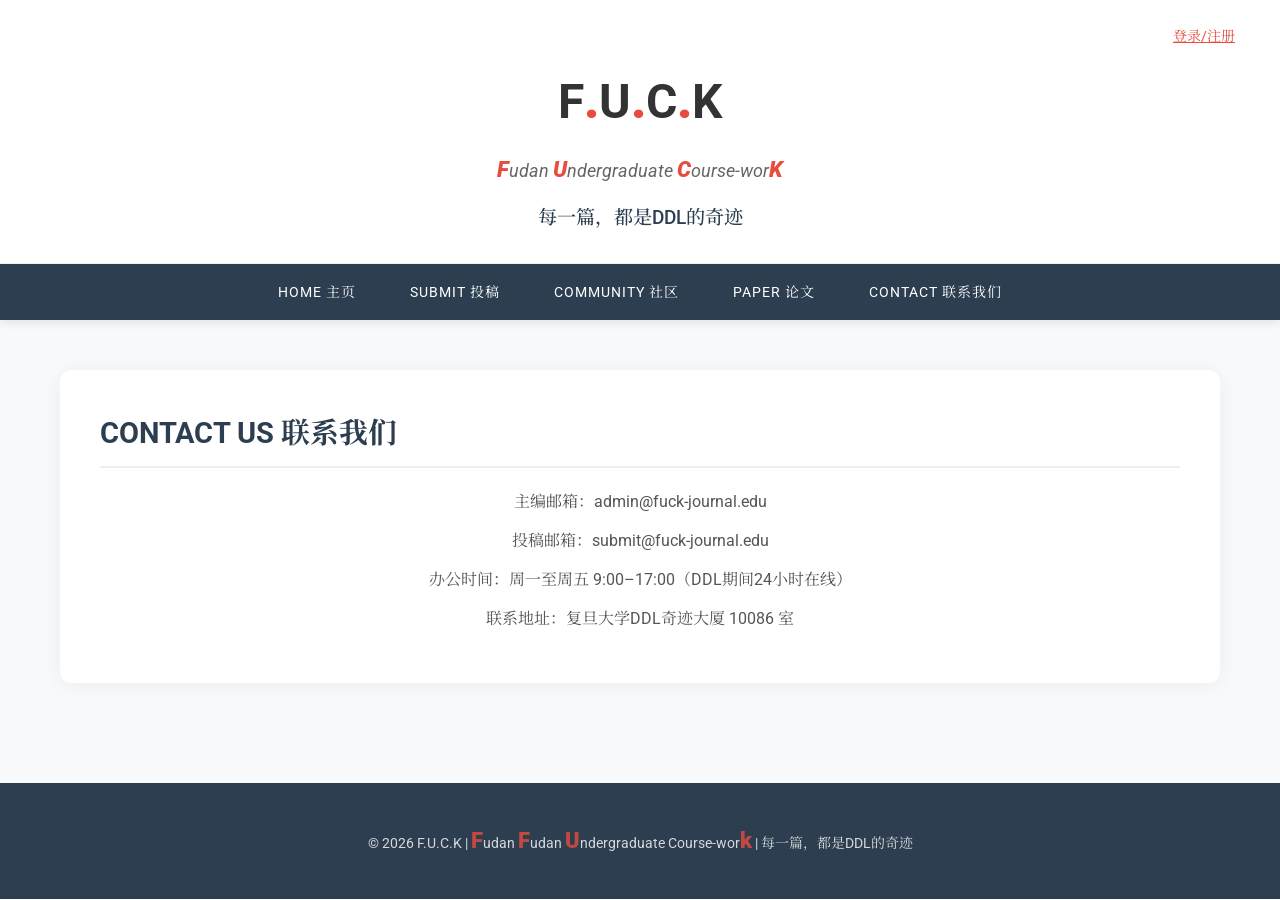
==== commit 9c21ab03: "a" ====
--- a/index.html
+++ b/index.html
@@ -190,7 +190,7 @@
     <div class="journal-fullname">
       <span class="highlight-letter">F</span>udan 
 <span class="highlight-letter">U</span>ndergraduate 
-Course-wor<span class="highlight-letter">k</span>
+<span class="highlight-letter">C</span>ourse-wor<span class="highlight-letter">K</span>
     </div>
     <p class="slogan">每一篇，都是DDL的奇迹</p>
   </div>
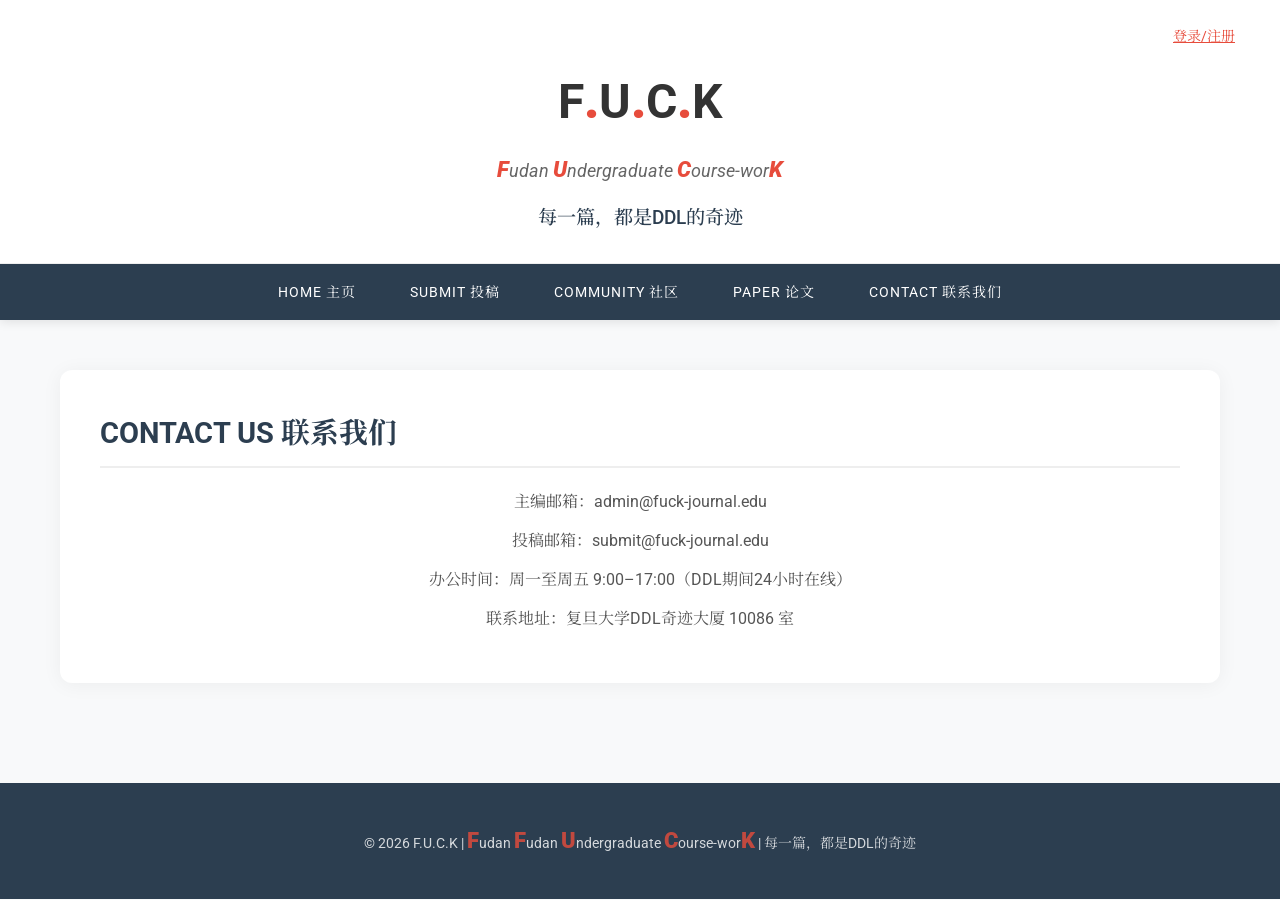
==== commit 556b37aa: "a" ====
--- a/index.html
+++ b/index.html
@@ -221,7 +221,7 @@
 
 <footer class="footer">
   <div class="container">
-    <p>&copy; 2026 F.U.C.K | <span class="highlight-letter">F</span>udan <span class="highlight-letter">F</span>udan <span class="highlight-letter">U</span>ndergraduate Course-wor<span class="highlight-letter">k</span> | 每一篇，都是DDL的奇迹</p>
+    <p>&copy; 2026 F.U.C.K | <span class="highlight-letter">F</span>udan <span class="highlight-letter">F</span>udan <span class="highlight-letter">U</span>ndergraduate <span class="highlight-letter">C</span>ourse-wor<span class="highlight-letter">K</span> | 每一篇，都是DDL的奇迹</p>
   </div>
 </footer>
 
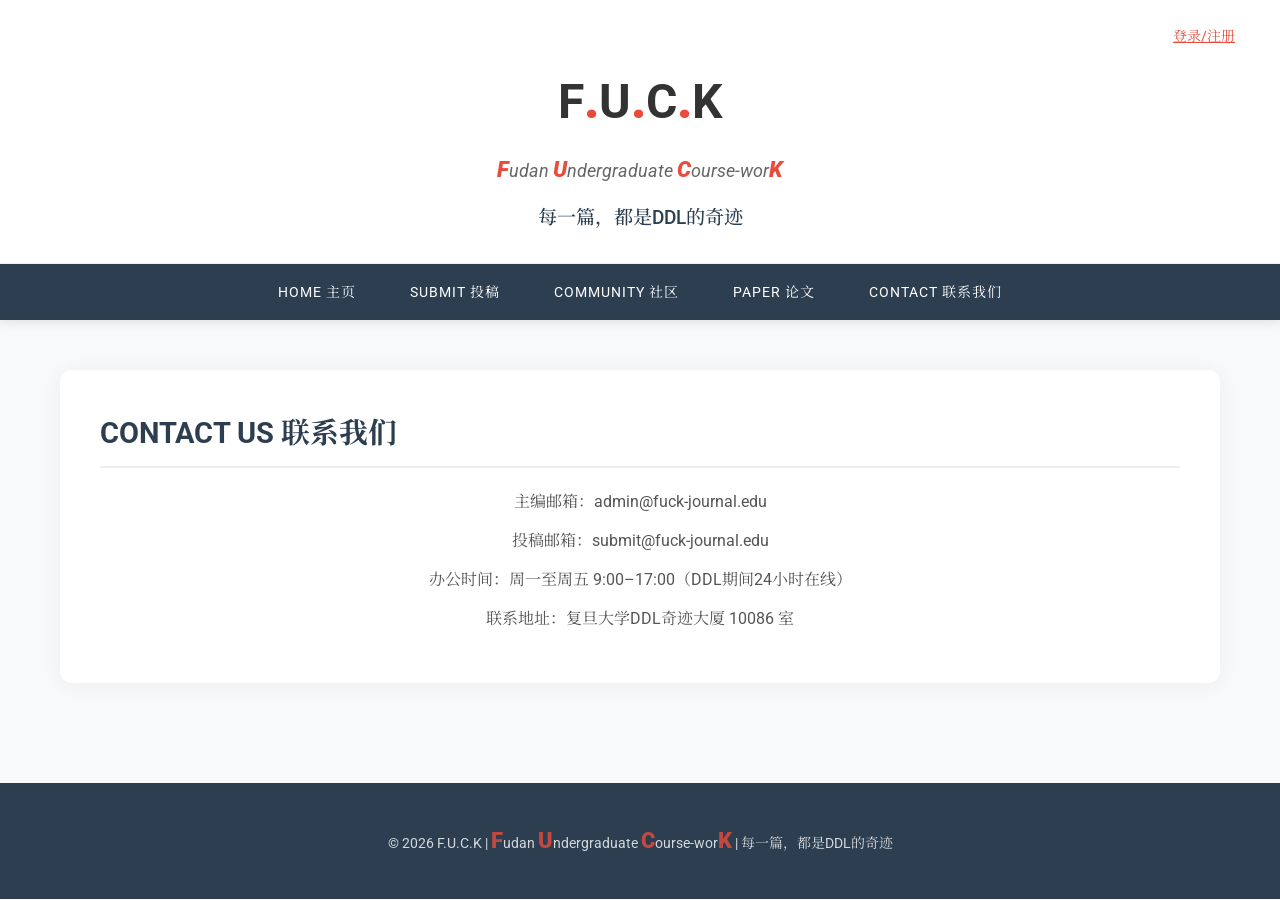
==== commit 32bfd98a: "a" ====
--- a/index.html
+++ b/index.html
@@ -221,7 +221,7 @@
 
 <footer class="footer">
   <div class="container">
-    <p>&copy; 2026 F.U.C.K | <span class="highlight-letter">F</span>udan <span class="highlight-letter">F</span>udan <span class="highlight-letter">U</span>ndergraduate <span class="highlight-letter">C</span>ourse-wor<span class="highlight-letter">K</span> | 每一篇，都是DDL的奇迹</p>
+    <p>&copy; 2026 F.U.C.K | <span class="highlight-letter">F</span>udan <span class="highlight-letter">U</span>ndergraduate <span class="highlight-letter">C</span>ourse-wor<span class="highlight-letter">K</span> | 每一篇，都是DDL的奇迹</p>
   </div>
 </footer>
 
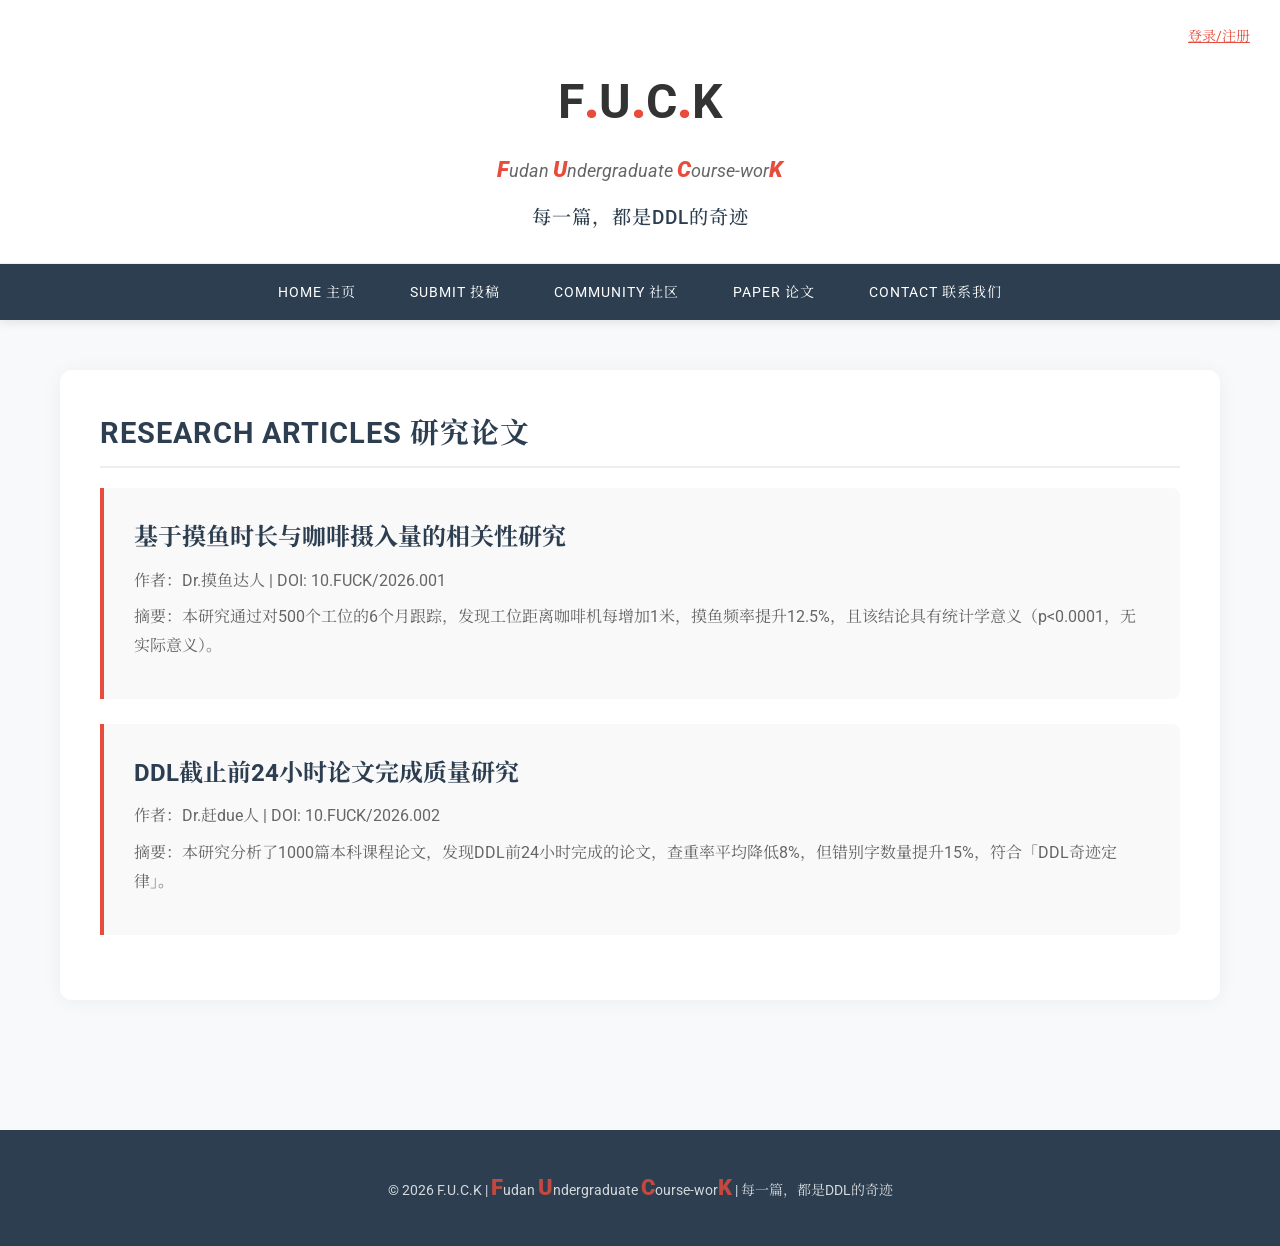
==== commit e5342af7: "a" ====
--- a/index.html
+++ b/index.html
@@ -3,7 +3,7 @@
 <head>
 <meta charset="UTF-8">
 <meta name="viewport" content="width=device-width, initial-scale=1.0">
-<title>F.U.C.K | Contact</title>
+<title>F.U.C.K | Fudan undergraduate course-work</title>
 <link rel="stylesheet" href="https://cdn.jsdelivr.net/npm/bootstrap-icons@1.11.3/font/bootstrap-icons.min.css">
 <link href="https://fonts.googleapis.com/css2?family=Noto+Serif+SC:wght@400;600;700&family=Roboto:wght@300;400;500&display=swap" rel="stylesheet">
 <style>
@@ -49,6 +49,74 @@
   .btn-confirm { background: #e74c3c; color: white; }
   .btn-cancel { background: #eee; color: #333; }
 
+  /* 登录弹窗样式 */
+  .auth-modal {
+    display: none;
+    position: fixed;
+    top: 0;
+    left: 0;
+    width: 100%;
+    height: 100%;
+    background: rgba(0,0,0,0.7);
+    z-index: 9999;
+    justify-content: center;
+    align-items: center;
+    backdrop-filter: blur(2px);
+  }
+  .auth-form {
+    background: #fff;
+    padding: 40px;
+    border-radius: 12px;
+    width: 100%;
+    max-width: 400px;
+    text-align: center;
+    box-shadow: 0 10px 30px rgba(0,0,0,0.15);
+    position: relative;
+  }
+  .auth-form .close-btn {
+    position: absolute;
+    top: 15px;
+    right: 20px;
+    cursor: pointer;
+    font-size: 24px;
+    color: #999;
+    transition: color 0.3s;
+  }
+  .auth-form .close-btn:hover { color: #e74c3c; }
+  .auth-form input {
+    width: 100%;
+    padding: 12px 15px;
+    margin: 12px 0;
+    border: 1px solid #e0e0e0;
+    border-radius: 8px;
+    font-size: 14px;
+    transition: border 0.3s;
+  }
+  .auth-form input:focus { outline: none; border-color: #2c3e50; }
+  .auth-form button {
+    width: 100%;
+    padding: 12px;
+    background: #2c3e50;
+    color: #fff;
+    border: none;
+    border-radius: 8px;
+    cursor: pointer;
+    margin-top: 15px;
+    font-size: 16px;
+    transition: background 0.3s;
+  }
+  .auth-form button:hover { background: #e74c3c; }
+  .tab-btn {
+    display: inline-block;
+    padding: 8px 20px;
+    margin: 0 5px 15px;
+    cursor: pointer;
+    border-bottom: 2px solid transparent;
+    font-weight: 500;
+  }
+  .tab-btn.active { border-bottom: 2px solid #e74c3c; color: #e74c3c; }
+  #registerForm { display: none; }
+
   /* 登录容器 */
   #auth-container {
     position: absolute;
@@ -56,48 +124,63 @@
     right: 30px;
     z-index: 999;
     display: flex;
+    align-items: center;
     gap: 15px;
     font-size: 14px;
   }
+  #admin-entrance {
+    display: none;
+    color: #e74c3c;
+    text-decoration: none;
+    font-size: 14px;
+    font-weight: bold;
+    padding: 5px 10px;
+    border: 1px solid #e74c3c;
+    border-radius: 4px;
+    transition: all 0.3s;
+  }
+  #admin-entrance:hover { background: #e74c3c; color: #fff; }
   #loginBtn { cursor:pointer; text-decoration:underline; color:#e74c3c; }
   #userName { color:#2c3e50; font-weight:500; }
   #logoutBtn { cursor:pointer; text-decoration:underline; color:#e74c3c; display:none; }
 
-  /* 头部：F/U/C/K高亮 */
+  /* 头部：紧凑F.U.C.K + 全称F/U/C/K高亮 */
   .header {
-    position:relative;
+    position: relative;
     padding: 60px 0 30px;
-    background:#fff;
-    border-bottom:1px solid #eee;
-    text-align:center;
+    background-color: #fff;
+    border-bottom: 1px solid #eee;
+    text-align: center;
   }
   .journal-logo {
-    font-size:3rem;
-    font-weight:700;
-    margin-bottom:10px;
+    font-size: 3rem;
+    font-weight: 700;
     letter-spacing: 0;
+    margin-bottom: 10px;
   }
   .journal-logo span {
-    color:#e74c3c;
-    font-weight:900;
-    font-size:3.2rem;
+    color: #e74c3c;
+    font-weight: 900;
+    font-size: 3.2rem;
   }
   .journal-fullname {
-    font-size:1.1rem;
-    color:#666;
-    margin-bottom:15px;
-    font-style:italic;
-  }
+    font-size: 1.1rem;
+    color: #666;
+    margin-bottom: 15px;
+    font-style: italic;
+  }
+  /* F/U/C/K高亮样式 */
   .highlight-letter {
     color: #e74c3c;
     font-weight: 900;
     font-size: 1.4rem;
   }
   .slogan {
-    font-size:1.2rem;
-    color:#2c3e50;
-    font-weight:500;
-    margin-top:5px;
+    font-size: 1.2rem;
+    color: #2c3e50;
+    font-weight: 500;
+    margin-top: 5px;
+    letter-spacing: 1px;
   }
 
   /* 统一导航栏：5个项目固定 */
@@ -118,56 +201,101 @@
     transition: background 0.3s;
   }
   .nav a:hover { background-color: #e74c3c; color: #fff; }
+  /* 当前页面导航高亮 */
+  .nav a[href$="index.html"]:hover,
+  .nav a[href$="submit.html"]:hover,
+  .nav a[href$="community.html"]:hover,
+  .nav a[href$="paper.html"]:hover,
+  .nav a[href$="contact.html"]:hover {
+    background: #e74c3c;
+  }
 
   /* 主内容区 */
-  .content { padding:50px 0; }
+  .content { padding: 50px 0; }
   .section {
-    background:#fff;
-    padding:40px;
-    border-radius:12px;
-    box-shadow:0 2px 20px rgba(0,0,0,0.05);
+    background: #fff;
+    padding: 40px;
+    border-radius: 12px;
+    box-shadow: 0 2px 20px rgba(0,0,0,0.05);
+    margin-bottom: 30px;
   }
   .section h2 {
-    font-size:1.8rem;
-    color:#2c3e50;
-    margin-bottom:20px;
-    padding-bottom:10px;
-    border-bottom:2px solid #eee;
-    text-transform:uppercase;
-  }
-  .section p {
-    font-size:16px;
-    line-height:1.8;
-    color:#555;
-    margin-bottom:10px;
-    text-align: center;
+    font-size: 1.8rem;
+    color: #2c3e50;
+    margin-bottom: 20px;
+    padding-bottom: 10px;
+    border-bottom: 2px solid #eee;
+    text-transform: uppercase;
+    letter-spacing: 1px;
+  }
+  .paper {
+    padding: 30px;
+    border-left: 4px solid #e74c3c;
+    background-color: #f9f9f9;
+    border-radius: 0 8px 8px 0;
+    margin-bottom: 25px;
+    transition: transform 0.3s;
+  }
+  .paper:hover {
+    transform: translateY(-5px);
+    box-shadow: 0 5px 15px rgba(0,0,0,0.05);
+  }
+  .paper h3 {
+    font-size: 1.5rem;
+    color: #2c3e50;
+    margin-bottom: 10px;
+  }
+  .paper p {
+    color: #666;
+    margin-bottom: 8px;
+    line-height: 1.8;
   }
 
   /* 页脚 */
   .footer {
-    text-align:center;
-    padding:40px 0;
-    background:#2c3e50;
-    color:#fff;
-    margin-top:50px;
-  }
-  .footer p {
-    font-size:14px;
-    opacity:0.8;
-  }
+    text-align: center;
+    padding: 40px 0;
+    background-color: #2c3e50;
+    color: #fff;
+    margin-top: 50px;
+  }
+  .footer p { font-size: 14px; opacity: 0.8; }
 
   /* 响应式 */
   @media (max-width: 768px) {
-    .journal-logo { font-size:2rem; }
-    .journal-logo span { font-size:2.2rem; }
-    .highlight-letter { font-size:1.2rem; }
-    .nav a { padding:8px 12px; font-size:12px; margin:0 2px; }
-    .section { padding:20px; }
-    #auth-container { top:15px; right:15px; font-size:12px; }
+    .journal-logo { font-size: 2rem; }
+    .journal-logo span { font-size: 2.2rem; }
+    .highlight-letter { font-size: 1.2rem; }
+    .nav a { padding: 8px 12px; font-size: 12px; margin: 0 2px; }
+    .section { padding: 20px; }
+    .paper { padding: 20px; }
+    #auth-container { top: 15px; right: 15px; font-size: 12px; }
   }
 </style>
 </head>
 <body>
+<!-- 登录/注册弹窗 -->
+<div class="auth-modal" id="authModal">
+  <div class="auth-form">
+    <span class="close-btn" onclick="closeAuth(event)">&times;</span>
+    <div>
+      <span class="tab-btn active" onclick="showLogin(event)">登录</span>
+      <span class="tab-btn" onclick="showRegister(event)">注册</span>
+    </div>
+    <div id="loginForm">
+      <input type="text" id="loginUser" placeholder="请输入用户名">
+      <input type="password" id="loginPwd" placeholder="请输入密码">
+      <button type="button" onclick="doLogin(event)">登录</button>
+    </div>
+    <div id="registerForm">
+      <input type="text" id="regUser" placeholder="请设置用户名">
+      <input type="password" id="regPwd" placeholder="请设置密码">
+      <input type="password" id="regPwd2" placeholder="请确认密码">
+      <button type="button" onclick="doRegister(event)">注册</button>
+    </div>
+  </div>
+</div>
+
 <!-- 统一提示弹窗 -->
 <div class="modal" id="modal">
   <div class="modal-box">
@@ -182,15 +310,17 @@
 <header class="header">
   <div class="container">
     <div id="auth-container">
-      <span id="loginBtn" onclick="showModal('登录后可获取专属投稿咨询服务！', '提示')">登录/注册</span>
+      <span id="loginBtn" onclick="openAuth(event)">登录/注册</span>
       <span id="userName"></span>
-      <span id="logoutBtn" onclick="doLogout()">退出</span>
+      <span id="logoutBtn" onclick="doLogout(event)">退出</span>
+      <a href="admin.html" id="admin-entrance">后台</a>
     </div>
+
     <div class="journal-logo">F<span>.</span>U<span>.</span>C<span>.</span>K</div>
     <div class="journal-fullname">
       <span class="highlight-letter">F</span>udan 
-<span class="highlight-letter">U</span>ndergraduate 
-<span class="highlight-letter">C</span>ourse-wor<span class="highlight-letter">K</span>
+      <span class="highlight-letter">U</span>ndergraduate 
+      <span class="highlight-letter">C</span>ourse-wor<span class="highlight-letter">K</span>
     </div>
     <p class="slogan">每一篇，都是DDL的奇迹</p>
   </div>
@@ -210,11 +340,19 @@
 <main class="content">
   <div class="container">
     <section class="section">
-      <h2>Contact Us 联系我们</h2>
-      <p>主编邮箱：admin@fuck-journal.edu</p>
-      <p>投稿邮箱：submit@fuck-journal.edu</p>
-      <p>办公时间：周一至周五 9:00–17:00（DDL期间24小时在线）</p>
-      <p>联系地址：复旦大学DDL奇迹大厦 10086 室</p>
+      <h2>RESEARCH ARTICLES 研究论文</h2>
+      <div id="papers">
+        <div class="paper">
+          <h3>基于摸鱼时长与咖啡摄入量的相关性研究</h3>
+          <p>作者：Dr.摸鱼达人 | DOI: 10.FUCK/2026.001</p>
+          <p>摘要：本研究通过对500个工位的6个月跟踪，发现工位距离咖啡机每增加1米，摸鱼频率提升12.5%，且该结论具有统计学意义（p<0.0001，无实际意义）。</p>
+        </div>
+        <div class="paper">
+          <h3>DDL截止前24小时论文完成质量研究</h3>
+          <p>作者：Dr.赶due人 | DOI: 10.FUCK/2026.002</p>
+          <p>摘要：本研究分析了1000篇本科课程论文，发现DDL前24小时完成的论文，查重率平均降低8%，但错别字数量提升15%，符合「DDL奇迹定律」。</p>
+        </div>
+      </div>
     </section>
   </div>
 </main>
@@ -226,6 +364,10 @@
 </footer>
 
 <script>
+// SheetDB接口
+const SHEETDB_API = "https://sheetdb.io/api/v1/ev8cjfow1i90w";
+const ADMIN_USER = "admin";
+
 // 弹窗控制
 function showModal(text, title = "提示", callback = null) {
   document.getElementById("modalTitle").innerText = title;
@@ -241,25 +383,154 @@
   document.getElementById("modal").classList.remove("active");
 }
 
-// 检查登录
-function checkLogin(){
-  const u = localStorage.getItem("loginUser");
-  if(u) {
-    document.getElementById("loginBtn").style.display="none";
-    document.getElementById("userName").innerText = u;
-    document.getElementById("logoutBtn").style.display="inline";
+// 登录弹窗
+function openAuth(event) {
+  if (event) event.preventDefault();
+  if (event) event.stopPropagation();
+  document.getElementById("authModal").style.display = "flex";
+  document.getElementById("loginUser").value = "";
+  document.getElementById("loginPwd").value = "";
+  document.getElementById("regUser").value = "";
+  document.getElementById("regPwd").value = "";
+  document.getElementById("regPwd2").value = "";
+}
+function closeAuth(event) {
+  if (event) event.preventDefault();
+  if (event) event.stopPropagation();
+  document.getElementById("authModal").style.display = "none";
+}
+function showLogin(event) {
+  if (event) event.preventDefault();
+  if (event) event.stopPropagation();
+  document.getElementById("loginForm").style.display = "block";
+  document.getElementById("registerForm").style.display = "none";
+  document.querySelectorAll(".tab-btn")[0].classList.add("active");
+  document.querySelectorAll(".tab-btn")[1].classList.remove("active");
+}
+function showRegister(event) {
+  if (event) event.preventDefault();
+  if (event) event.stopPropagation();
+  document.getElementById("loginForm").style.display = "none";
+  document.getElementById("registerForm").style.display = "block";
+  document.querySelectorAll(".tab-btn")[0].classList.remove("active");
+  document.querySelectorAll(".tab-btn")[1].classList.add("active");
+}
+
+// 登录逻辑
+async function doLogin(event) {
+  if (event) event.preventDefault();
+  if (event) event.stopPropagation();
+
+  const user = document.getElementById("loginUser").value.trim();
+  const pwd = document.getElementById("loginPwd").value.trim();
+
+  if (!user || !pwd) {
+    showModal("用户名和密码不能为空！");
+    return;
+  }
+
+  try {
+    const res = await fetch(`${SHEETDB_API}?username=${user}&password=${pwd}`);
+    const data = await res.json();
+
+    if (data.length > 0) {
+      localStorage.setItem("loginUser", user);
+      closeAuth();
+      checkLogin();
+      showModal("登录成功！");
+    } else {
+      showModal("账号或密码错误！");
+    }
+  } catch (e) {
+    showModal("登录失败，请检查网络！");
+    console.error("登录错误：", e);
+  }
+}
+
+// 注册逻辑
+async function doRegister(event) {
+  if (event) event.preventDefault();
+  if (event) event.stopPropagation();
+
+  const user = document.getElementById("regUser").value.trim();
+  const pwd = document.getElementById("regPwd").value.trim();
+  const pwd2 = document.getElementById("regPwd2").value.trim();
+
+  if (!user || !pwd) {
+    showModal("用户名和密码不能为空！");
+    return;
+  }
+  if (pwd !== pwd2) {
+    showModal("两次密码不一致！");
+    return;
+  }
+
+  try {
+    const checkRes = await fetch(`${SHEETDB_API}?username=${user}`);
+    const checkData = await checkRes.json();
+    if (checkData.length > 0) {
+      showModal("用户名已存在！");
+      return;
+    }
+
+    const addRes = await fetch(SHEETDB_API, {
+      method: 'POST',
+      headers: { 'Content-Type': 'application/json' },
+      body: JSON.stringify({ data: { username: user, password: pwd } })
+    });
+
+    if (addRes.ok) {
+      showModal("注册成功！请登录", "提示", showLogin);
+    } else {
+      showModal("注册失败，请重试！");
+    }
+  } catch (e) {
+    showModal("注册失败，请检查网络！");
+    console.error("注册错误：", e);
+  }
+}
+
+// 检查登录状态
+function checkLogin() {
+  const user = localStorage.getItem("loginUser") || "";
+  const loginBtn = document.getElementById("loginBtn");
+  const userName = document.getElementById("userName");
+  const logoutBtn = document.getElementById("logoutBtn");
+  const adminEntrance = document.getElementById("admin-entrance");
+
+  if (user) {
+    loginBtn.style.display = "none";
+    userName.style.display = "inline";
+    userName.innerText = user;
+    logoutBtn.style.display = "inline";
+    adminEntrance.style.display = (user === ADMIN_USER) ? "inline" : "none";
+  } else {
+    loginBtn.style.display = "inline";
+    userName.style.display = "none";
+    logoutBtn.style.display = "none";
+    adminEntrance.style.display = "none";
   }
 }
 
 // 退出登录
-function doLogout() {
+function doLogout(event) {
+  if (event) event.preventDefault();
+  if (event) event.stopPropagation();
   localStorage.removeItem("loginUser");
   checkLogin();
   showModal("退出成功！");
 }
 
-// 初始化
-window.onload = checkLogin;
+// 页面初始化
+document.addEventListener("DOMContentLoaded", function() {
+  checkLogin();
+  document.getElementById("authModal").addEventListener('click', function(e) {
+    if (e.target === this) closeAuth(e);
+  });
+  document.addEventListener('submit', function(e) {
+    e.preventDefault();
+  });
+});
 </script>
 </body>
 </html>
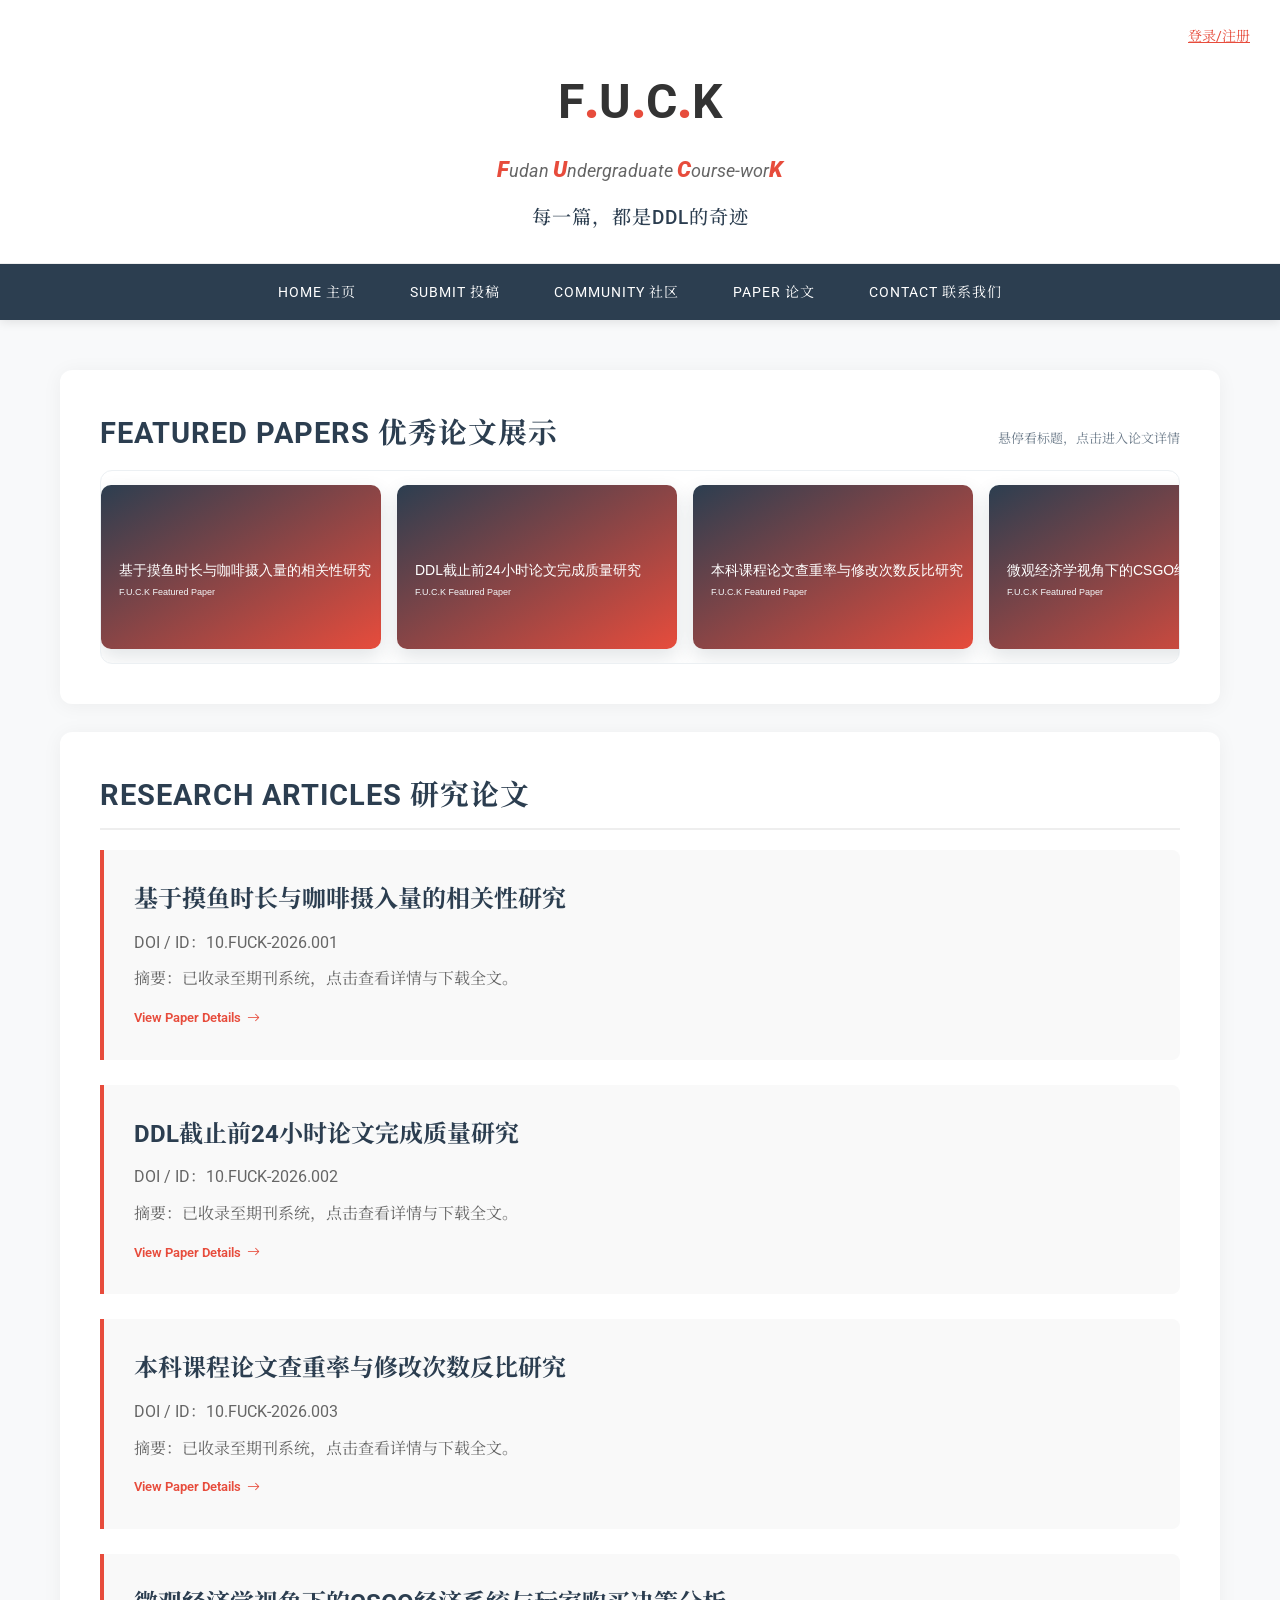
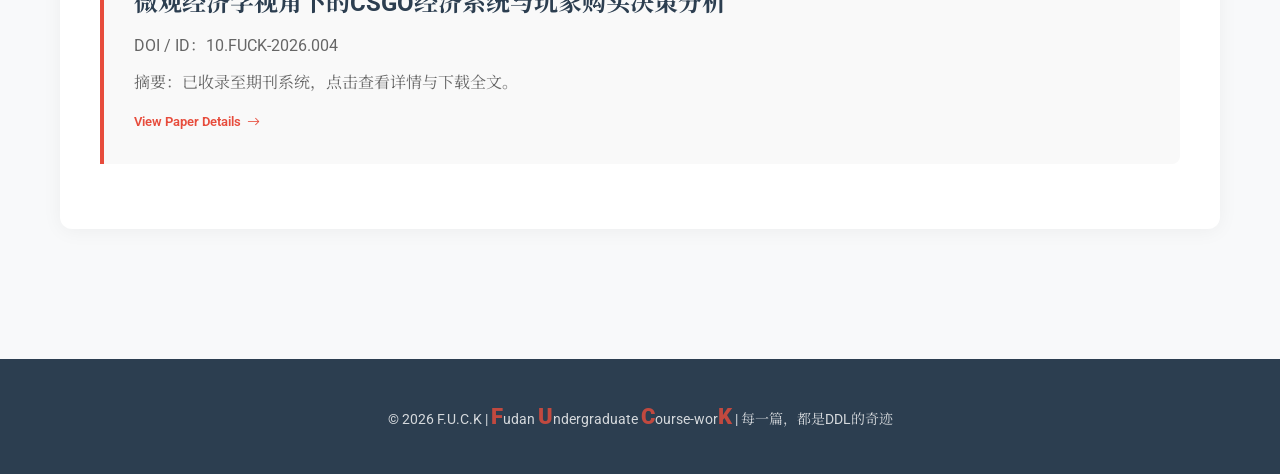
==== commit 716b7f90: "a" ====
--- a/index.html
+++ b/index.html
@@ -1,536 +1,813 @@
-<!DOCTYPE html>
-<html lang="zh-CN">
-<head>
-<meta charset="UTF-8">
-<meta name="viewport" content="width=device-width, initial-scale=1.0">
-<title>F.U.C.K | Fudan undergraduate course-work</title>
-<link rel="stylesheet" href="https://cdn.jsdelivr.net/npm/bootstrap-icons@1.11.3/font/bootstrap-icons.min.css">
-<link href="https://fonts.googleapis.com/css2?family=Noto+Serif+SC:wght@400;600;700&family=Roboto:wght@300;400;500&display=swap" rel="stylesheet">
-<style>
-  * { margin:0; padding:0; box-sizing:border-box; }
-  body { font-family: 'Roboto', 'Noto Serif SC', serif; color:#333; background:#f8f9fa; line-height:1.6; }
-  a { text-decoration:none; color:#2c3e50; transition:all 0.3s; }
-  .container { max-width:1200px; margin:0 auto; padding:0 20px; }
-
-  /* 统一模态弹窗 */
-  .modal {
-    display: none;
-    position: fixed;
-    top: 0;
-    left: 0;
-    width: 100%;
-    height: 100%;
-    background: rgba(0,0,0,0.65);
-    z-index: 9999;
-    align-items: center;
-    justify-content: center;
-  }
-  .modal.active { display: flex; }
-  .modal-box {
-    background: #fff;
-    width: 100%;
-    max-width: 420px;
-    padding: 40px 35px;
-    border-radius: 12px;
-    box-shadow: 0 10px 40px rgba(0,0,0,0.15);
-    text-align: center;
-    position: relative;
-  }
-  .modal-box h3 { font-size: 1.25rem; margin-bottom: 12px; color: #2c3e50; }
-  .modal-box p { font-size: 0.95rem; color: #666; margin-bottom: 25px; line-height: 1.6; }
-  .modal-box .btn {
-    padding: 10px 24px;
-    border-radius: 6px;
-    border: none;
-    cursor: pointer;
-    font-size: 0.95rem;
-    margin: 0 6px;
-  }
-  .btn-confirm { background: #e74c3c; color: white; }
-  .btn-cancel { background: #eee; color: #333; }
-
-  /* 登录弹窗样式 */
-  .auth-modal {
-    display: none;
-    position: fixed;
-    top: 0;
-    left: 0;
-    width: 100%;
-    height: 100%;
-    background: rgba(0,0,0,0.7);
-    z-index: 9999;
-    justify-content: center;
-    align-items: center;
-    backdrop-filter: blur(2px);
-  }
-  .auth-form {
-    background: #fff;
-    padding: 40px;
-    border-radius: 12px;
-    width: 100%;
-    max-width: 400px;
-    text-align: center;
-    box-shadow: 0 10px 30px rgba(0,0,0,0.15);
-    position: relative;
-  }
-  .auth-form .close-btn {
-    position: absolute;
-    top: 15px;
-    right: 20px;
-    cursor: pointer;
-    font-size: 24px;
-    color: #999;
-    transition: color 0.3s;
-  }
-  .auth-form .close-btn:hover { color: #e74c3c; }
-  .auth-form input {
-    width: 100%;
-    padding: 12px 15px;
-    margin: 12px 0;
-    border: 1px solid #e0e0e0;
-    border-radius: 8px;
-    font-size: 14px;
-    transition: border 0.3s;
-  }
-  .auth-form input:focus { outline: none; border-color: #2c3e50; }
-  .auth-form button {
-    width: 100%;
-    padding: 12px;
-    background: #2c3e50;
-    color: #fff;
-    border: none;
-    border-radius: 8px;
-    cursor: pointer;
-    margin-top: 15px;
-    font-size: 16px;
-    transition: background 0.3s;
-  }
-  .auth-form button:hover { background: #e74c3c; }
-  .tab-btn {
-    display: inline-block;
-    padding: 8px 20px;
-    margin: 0 5px 15px;
-    cursor: pointer;
-    border-bottom: 2px solid transparent;
-    font-weight: 500;
-  }
-  .tab-btn.active { border-bottom: 2px solid #e74c3c; color: #e74c3c; }
-  #registerForm { display: none; }
-
-  /* 登录容器 */
-  #auth-container {
-    position: absolute;
-    top: 25px;
-    right: 30px;
-    z-index: 999;
-    display: flex;
-    align-items: center;
-    gap: 15px;
-    font-size: 14px;
-  }
-  #admin-entrance {
-    display: none;
-    color: #e74c3c;
-    text-decoration: none;
-    font-size: 14px;
-    font-weight: bold;
-    padding: 5px 10px;
-    border: 1px solid #e74c3c;
-    border-radius: 4px;
-    transition: all 0.3s;
-  }
-  #admin-entrance:hover { background: #e74c3c; color: #fff; }
-  #loginBtn { cursor:pointer; text-decoration:underline; color:#e74c3c; }
-  #userName { color:#2c3e50; font-weight:500; }
-  #logoutBtn { cursor:pointer; text-decoration:underline; color:#e74c3c; display:none; }
-
-  /* 头部：紧凑F.U.C.K + 全称F/U/C/K高亮 */
-  .header {
-    position: relative;
-    padding: 60px 0 30px;
-    background-color: #fff;
-    border-bottom: 1px solid #eee;
-    text-align: center;
-  }
-  .journal-logo {
-    font-size: 3rem;
-    font-weight: 700;
-    letter-spacing: 0;
-    margin-bottom: 10px;
-  }
-  .journal-logo span {
-    color: #e74c3c;
-    font-weight: 900;
-    font-size: 3.2rem;
-  }
-  .journal-fullname {
-    font-size: 1.1rem;
-    color: #666;
-    margin-bottom: 15px;
-    font-style: italic;
-  }
-  /* F/U/C/K高亮样式 */
-  .highlight-letter {
-    color: #e74c3c;
-    font-weight: 900;
-    font-size: 1.4rem;
-  }
-  .slogan {
-    font-size: 1.2rem;
-    color: #2c3e50;
-    font-weight: 500;
-    margin-top: 5px;
-    letter-spacing: 1px;
-  }
-
-  /* 统一导航栏：5个项目固定 */
-  .nav {
-    background-color: #2c3e50;
-    padding: 15px 0;
-    text-align: center;
-    box-shadow: 0 2px 10px rgba(0,0,0,0.1);
-  }
-  .nav a {
-    color: #fff;
-    padding: 10px 20px;
-    margin: 0 5px;
-    font-size: 14px;
-    text-transform: uppercase;
-    letter-spacing: 1px;
-    border-radius: 4px;
-    transition: background 0.3s;
-  }
-  .nav a:hover { background-color: #e74c3c; color: #fff; }
-  /* 当前页面导航高亮 */
-  .nav a[href$="index.html"]:hover,
-  .nav a[href$="submit.html"]:hover,
-  .nav a[href$="community.html"]:hover,
-  .nav a[href$="paper.html"]:hover,
-  .nav a[href$="contact.html"]:hover {
-    background: #e74c3c;
-  }
-
-  /* 主内容区 */
-  .content { padding: 50px 0; }
-  .section {
-    background: #fff;
-    padding: 40px;
-    border-radius: 12px;
-    box-shadow: 0 2px 20px rgba(0,0,0,0.05);
-    margin-bottom: 30px;
-  }
-  .section h2 {
-    font-size: 1.8rem;
-    color: #2c3e50;
-    margin-bottom: 20px;
-    padding-bottom: 10px;
-    border-bottom: 2px solid #eee;
-    text-transform: uppercase;
-    letter-spacing: 1px;
-  }
-  .paper {
-    padding: 30px;
-    border-left: 4px solid #e74c3c;
-    background-color: #f9f9f9;
-    border-radius: 0 8px 8px 0;
-    margin-bottom: 25px;
-    transition: transform 0.3s;
-  }
-  .paper:hover {
-    transform: translateY(-5px);
-    box-shadow: 0 5px 15px rgba(0,0,0,0.05);
-  }
-  .paper h3 {
-    font-size: 1.5rem;
-    color: #2c3e50;
-    margin-bottom: 10px;
-  }
-  .paper p {
-    color: #666;
-    margin-bottom: 8px;
-    line-height: 1.8;
-  }
-
-  /* 页脚 */
-  .footer {
-    text-align: center;
-    padding: 40px 0;
-    background-color: #2c3e50;
-    color: #fff;
-    margin-top: 50px;
-  }
-  .footer p { font-size: 14px; opacity: 0.8; }
-
-  /* 响应式 */
-  @media (max-width: 768px) {
-    .journal-logo { font-size: 2rem; }
-    .journal-logo span { font-size: 2.2rem; }
-    .highlight-letter { font-size: 1.2rem; }
-    .nav a { padding: 8px 12px; font-size: 12px; margin: 0 2px; }
-    .section { padding: 20px; }
-    .paper { padding: 20px; }
-    #auth-container { top: 15px; right: 15px; font-size: 12px; }
-  }
-</style>
-</head>
-<body>
-<!-- 登录/注册弹窗 -->
-<div class="auth-modal" id="authModal">
-  <div class="auth-form">
-    <span class="close-btn" onclick="closeAuth(event)">&times;</span>
-    <div>
-      <span class="tab-btn active" onclick="showLogin(event)">登录</span>
-      <span class="tab-btn" onclick="showRegister(event)">注册</span>
-    </div>
-    <div id="loginForm">
-      <input type="text" id="loginUser" placeholder="请输入用户名">
-      <input type="password" id="loginPwd" placeholder="请输入密码">
-      <button type="button" onclick="doLogin(event)">登录</button>
-    </div>
-    <div id="registerForm">
-      <input type="text" id="regUser" placeholder="请设置用户名">
-      <input type="password" id="regPwd" placeholder="请设置密码">
-      <input type="password" id="regPwd2" placeholder="请确认密码">
-      <button type="button" onclick="doRegister(event)">注册</button>
-    </div>
-  </div>
-</div>
-
-<!-- 统一提示弹窗 -->
-<div class="modal" id="modal">
-  <div class="modal-box">
-    <h3 id="modalTitle">提示</h3>
-    <p id="modalText">消息内容</p>
-    <button class="btn btn-cancel" onclick="hideModal()">取消</button>
-    <button class="btn btn-confirm" id="modalOkBtn" onclick="hideModal()">确定</button>
-  </div>
-</div>
-
-<!-- 页面主体 -->
-<header class="header">
-  <div class="container">
-    <div id="auth-container">
-      <span id="loginBtn" onclick="openAuth(event)">登录/注册</span>
-      <span id="userName"></span>
-      <span id="logoutBtn" onclick="doLogout(event)">退出</span>
-      <a href="admin.html" id="admin-entrance">后台</a>
-    </div>
-
-    <div class="journal-logo">F<span>.</span>U<span>.</span>C<span>.</span>K</div>
-    <div class="journal-fullname">
-      <span class="highlight-letter">F</span>udan 
-      <span class="highlight-letter">U</span>ndergraduate 
-      <span class="highlight-letter">C</span>ourse-wor<span class="highlight-letter">K</span>
-    </div>
-    <p class="slogan">每一篇，都是DDL的奇迹</p>
-  </div>
-</header>
-
-<!-- 统一导航栏：5个项目固定 -->
-<nav class="nav">
-  <div class="container">
-    <a href="index.html">HOME 主页</a>
-    <a href="submit.html">SUBMIT 投稿</a>
-    <a href="community.html">COMMUNITY 社区</a>
-    <a href="paper.html">PAPER 论文</a>
-    <a href="contact.html">CONTACT 联系我们</a>
-  </div>
-</nav>
-
-<main class="content">
-  <div class="container">
-    <section class="section">
-      <h2>RESEARCH ARTICLES 研究论文</h2>
-      <div id="papers">
-        <div class="paper">
-          <h3>基于摸鱼时长与咖啡摄入量的相关性研究</h3>
-          <p>作者：Dr.摸鱼达人 | DOI: 10.FUCK/2026.001</p>
-          <p>摘要：本研究通过对500个工位的6个月跟踪，发现工位距离咖啡机每增加1米，摸鱼频率提升12.5%，且该结论具有统计学意义（p<0.0001，无实际意义）。</p>
-        </div>
-        <div class="paper">
-          <h3>DDL截止前24小时论文完成质量研究</h3>
-          <p>作者：Dr.赶due人 | DOI: 10.FUCK/2026.002</p>
-          <p>摘要：本研究分析了1000篇本科课程论文，发现DDL前24小时完成的论文，查重率平均降低8%，但错别字数量提升15%，符合「DDL奇迹定律」。</p>
-        </div>
-      </div>
-    </section>
-  </div>
-</main>
-
-<footer class="footer">
-  <div class="container">
-    <p>&copy; 2026 F.U.C.K | <span class="highlight-letter">F</span>udan <span class="highlight-letter">U</span>ndergraduate <span class="highlight-letter">C</span>ourse-wor<span class="highlight-letter">K</span> | 每一篇，都是DDL的奇迹</p>
-  </div>
-</footer>
-
-<script>
-// SheetDB接口
-const SHEETDB_API = "https://sheetdb.io/api/v1/ev8cjfow1i90w";
-const ADMIN_USER = "admin";
-
-// 弹窗控制
-function showModal(text, title = "提示", callback = null) {
-  document.getElementById("modalTitle").innerText = title;
-  document.getElementById("modalText").innerText = text;
-  document.getElementById("modal").classList.add("active");
-  const okBtn = document.getElementById("modalOkBtn");
-  okBtn.onclick = () => {
-    hideModal();
-    if (callback) callback();
-  };
-}
-function hideModal() {
-  document.getElementById("modal").classList.remove("active");
-}
-
-// 登录弹窗
-function openAuth(event) {
-  if (event) event.preventDefault();
-  if (event) event.stopPropagation();
-  document.getElementById("authModal").style.display = "flex";
-  document.getElementById("loginUser").value = "";
-  document.getElementById("loginPwd").value = "";
-  document.getElementById("regUser").value = "";
-  document.getElementById("regPwd").value = "";
-  document.getElementById("regPwd2").value = "";
-}
-function closeAuth(event) {
-  if (event) event.preventDefault();
-  if (event) event.stopPropagation();
-  document.getElementById("authModal").style.display = "none";
-}
-function showLogin(event) {
-  if (event) event.preventDefault();
-  if (event) event.stopPropagation();
-  document.getElementById("loginForm").style.display = "block";
-  document.getElementById("registerForm").style.display = "none";
-  document.querySelectorAll(".tab-btn")[0].classList.add("active");
-  document.querySelectorAll(".tab-btn")[1].classList.remove("active");
-}
-function showRegister(event) {
-  if (event) event.preventDefault();
-  if (event) event.stopPropagation();
-  document.getElementById("loginForm").style.display = "none";
-  document.getElementById("registerForm").style.display = "block";
-  document.querySelectorAll(".tab-btn")[0].classList.remove("active");
-  document.querySelectorAll(".tab-btn")[1].classList.add("active");
-}
-
-// 登录逻辑
-async function doLogin(event) {
-  if (event) event.preventDefault();
-  if (event) event.stopPropagation();
-
-  const user = document.getElementById("loginUser").value.trim();
-  const pwd = document.getElementById("loginPwd").value.trim();
-
-  if (!user || !pwd) {
-    showModal("用户名和密码不能为空！");
-    return;
-  }
-
-  try {
-    const res = await fetch(`${SHEETDB_API}?username=${user}&password=${pwd}`);
-    const data = await res.json();
-
-    if (data.length > 0) {
-      localStorage.setItem("loginUser", user);
-      closeAuth();
-      checkLogin();
-      showModal("登录成功！");
-    } else {
-      showModal("账号或密码错误！");
-    }
-  } catch (e) {
-    showModal("登录失败，请检查网络！");
-    console.error("登录错误：", e);
-  }
-}
-
-// 注册逻辑
-async function doRegister(event) {
-  if (event) event.preventDefault();
-  if (event) event.stopPropagation();
-
-  const user = document.getElementById("regUser").value.trim();
-  const pwd = document.getElementById("regPwd").value.trim();
-  const pwd2 = document.getElementById("regPwd2").value.trim();
-
-  if (!user || !pwd) {
-    showModal("用户名和密码不能为空！");
-    return;
-  }
-  if (pwd !== pwd2) {
-    showModal("两次密码不一致！");
-    return;
-  }
-
-  try {
-    const checkRes = await fetch(`${SHEETDB_API}?username=${user}`);
-    const checkData = await checkRes.json();
-    if (checkData.length > 0) {
-      showModal("用户名已存在！");
-      return;
-    }
-
-    const addRes = await fetch(SHEETDB_API, {
-      method: 'POST',
-      headers: { 'Content-Type': 'application/json' },
-      body: JSON.stringify({ data: { username: user, password: pwd } })
-    });
-
-    if (addRes.ok) {
-      showModal("注册成功！请登录", "提示", showLogin);
-    } else {
-      showModal("注册失败，请重试！");
-    }
-  } catch (e) {
-    showModal("注册失败，请检查网络！");
-    console.error("注册错误：", e);
-  }
-}
-
-// 检查登录状态
-function checkLogin() {
-  const user = localStorage.getItem("loginUser") || "";
-  const loginBtn = document.getElementById("loginBtn");
-  const userName = document.getElementById("userName");
-  const logoutBtn = document.getElementById("logoutBtn");
-  const adminEntrance = document.getElementById("admin-entrance");
-
-  if (user) {
-    loginBtn.style.display = "none";
-    userName.style.display = "inline";
-    userName.innerText = user;
-    logoutBtn.style.display = "inline";
-    adminEntrance.style.display = (user === ADMIN_USER) ? "inline" : "none";
-  } else {
-    loginBtn.style.display = "inline";
-    userName.style.display = "none";
-    logoutBtn.style.display = "none";
-    adminEntrance.style.display = "none";
-  }
-}
-
-// 退出登录
-function doLogout(event) {
-  if (event) event.preventDefault();
-  if (event) event.stopPropagation();
-  localStorage.removeItem("loginUser");
-  checkLogin();
-  showModal("退出成功！");
-}
-
-// 页面初始化
-document.addEventListener("DOMContentLoaded", function() {
-  checkLogin();
-  document.getElementById("authModal").addEventListener('click', function(e) {
-    if (e.target === this) closeAuth(e);
-  });
-  document.addEventListener('submit', function(e) {
-    e.preventDefault();
-  });
-});
-</script>
-</body>
-</html>+<!DOCTYPE html>
+<html lang="zh-CN">
+<head>
+<meta charset="UTF-8">
+<meta name="viewport" content="width=device-width, initial-scale=1.0">
+<title>F.U.C.K | Fudan undergraduate course-work</title>
+<link rel="stylesheet" href="https://cdn.jsdelivr.net/npm/bootstrap-icons@1.11.3/font/bootstrap-icons.min.css">
+<link href="https://fonts.googleapis.com/css2?family=Noto+Serif+SC:wght@400;600;700&family=Roboto:wght@300;400;500&display=swap" rel="stylesheet">
+<style>
+  * { margin:0; padding:0; box-sizing:border-box; }
+  body { font-family: 'Roboto', 'Noto Serif SC', serif; color:#333; background:#f8f9fa; line-height:1.6; }
+  a { text-decoration:none; color:#2c3e50; transition:all 0.3s; }
+  .container { max-width:1200px; margin:0 auto; padding:0 20px; }
+
+  /* 统一模态弹窗 */
+  .modal {
+    display: none;
+    position: fixed;
+    top: 0;
+    left: 0;
+    width: 100%;
+    height: 100%;
+    background: rgba(0,0,0,0.65);
+    z-index: 9999;
+    align-items: center;
+    justify-content: center;
+  }
+  .modal.active { display: flex; }
+  .modal-box {
+    background: #fff;
+    width: 100%;
+    max-width: 420px;
+    padding: 40px 35px;
+    border-radius: 12px;
+    box-shadow: 0 10px 40px rgba(0,0,0,0.15);
+    text-align: center;
+    position: relative;
+  }
+  .modal-box h3 { font-size: 1.25rem; margin-bottom: 12px; color: #2c3e50; }
+  .modal-box p { font-size: 0.95rem; color: #666; margin-bottom: 25px; line-height: 1.6; }
+  .modal-box .btn {
+    padding: 10px 24px;
+    border-radius: 6px;
+    border: none;
+    cursor: pointer;
+    font-size: 0.95rem;
+    margin: 0 6px;
+  }
+  .btn-confirm { background: #e74c3c; color: white; }
+  .btn-cancel { background: #eee; color: #333; }
+
+  /* 登录弹窗样式 */
+  .auth-modal {
+    display: none;
+    position: fixed;
+    top: 0;
+    left: 0;
+    width: 100%;
+    height: 100%;
+    background: rgba(0,0,0,0.7);
+    z-index: 9999;
+    justify-content: center;
+    align-items: center;
+    backdrop-filter: blur(2px);
+  }
+  .auth-form {
+    background: #fff;
+    padding: 40px;
+    border-radius: 12px;
+    width: 100%;
+    max-width: 400px;
+    text-align: center;
+    box-shadow: 0 10px 30px rgba(0,0,0,0.15);
+    position: relative;
+  }
+  .auth-form .close-btn {
+    position: absolute;
+    top: 15px;
+    right: 20px;
+    cursor: pointer;
+    font-size: 24px;
+    color: #999;
+    transition: color 0.3s;
+  }
+  .auth-form .close-btn:hover { color: #e74c3c; }
+  .auth-form input {
+    width: 100%;
+    padding: 12px 15px;
+    margin: 12px 0;
+    border: 1px solid #e0e0e0;
+    border-radius: 8px;
+    font-size: 14px;
+    transition: border 0.3s;
+  }
+  .auth-form input:focus { outline: none; border-color: #2c3e50; }
+  .auth-form button {
+    width: 100%;
+    padding: 12px;
+    background: #2c3e50;
+    color: #fff;
+    border: none;
+    border-radius: 8px;
+    cursor: pointer;
+    margin-top: 15px;
+    font-size: 16px;
+    transition: background 0.3s;
+  }
+  .auth-form button:hover { background: #e74c3c; }
+  .tab-btn {
+    display: inline-block;
+    padding: 8px 20px;
+    margin: 0 5px 15px;
+    cursor: pointer;
+    border-bottom: 2px solid transparent;
+    font-weight: 500;
+  }
+  .tab-btn.active { border-bottom: 2px solid #e74c3c; color: #e74c3c; }
+  #registerForm { display: none; }
+
+  /* 登录容器 */
+  #auth-container {
+    position: absolute;
+    top: 25px;
+    right: 30px;
+    z-index: 999;
+    display: flex;
+    align-items: center;
+    gap: 15px;
+    font-size: 14px;
+  }
+  #admin-entrance {
+    display: none;
+    color: #e74c3c;
+    text-decoration: none;
+    font-size: 14px;
+    font-weight: bold;
+    padding: 5px 10px;
+    border: 1px solid #e74c3c;
+    border-radius: 4px;
+    transition: all 0.3s;
+  }
+  #admin-entrance:hover { background: #e74c3c; color: #fff; }
+  #loginBtn { cursor:pointer; text-decoration:underline; color:#e74c3c; }
+  #userName { color:#2c3e50; font-weight:500; }
+  #logoutBtn { cursor:pointer; text-decoration:underline; color:#e74c3c; display:none; }
+
+  /* 头部：紧凑F.U.C.K + 全称F/U/C/K高亮 */
+  .header {
+    position: relative;
+    padding: 60px 0 30px;
+    background-color: #fff;
+    border-bottom: 1px solid #eee;
+    text-align: center;
+  }
+  .journal-logo {
+    font-size: 3rem;
+    font-weight: 700;
+    letter-spacing: 0;
+    margin-bottom: 10px;
+  }
+  .journal-logo span {
+    color: #e74c3c;
+    font-weight: 900;
+    font-size: 3.2rem;
+  }
+  .journal-fullname {
+    font-size: 1.1rem;
+    color: #666;
+    margin-bottom: 15px;
+    font-style: italic;
+  }
+  /* F/U/C/K高亮样式 */
+  .highlight-letter {
+    color: #e74c3c;
+    font-weight: 900;
+    font-size: 1.4rem;
+  }
+  .slogan {
+    font-size: 1.2rem;
+    color: #2c3e50;
+    font-weight: 500;
+    margin-top: 5px;
+    letter-spacing: 1px;
+  }
+
+  /* 统一导航栏：5个项目固定 */
+  .nav {
+    background-color: #2c3e50;
+    padding: 15px 0;
+    text-align: center;
+    box-shadow: 0 2px 10px rgba(0,0,0,0.1);
+  }
+  .nav a {
+    color: #fff;
+    padding: 10px 20px;
+    margin: 0 5px;
+    font-size: 14px;
+    text-transform: uppercase;
+    letter-spacing: 1px;
+    border-radius: 4px;
+    transition: background 0.3s;
+  }
+  .nav a:hover { background-color: #e74c3c; color: #fff; }
+  /* 当前页面导航高亮 */
+  .nav a[href$="index.html"]:hover,
+  .nav a[href$="submit.html"]:hover,
+  .nav a[href$="community.html"]:hover,
+  .nav a[href$="paper.html"]:hover,
+  .nav a[href$="contact.html"]:hover {
+    background: #e74c3c;
+  }
+
+  /* 主内容区 */
+  .content { padding: 50px 0; }
+  .section {
+    background: #fff;
+    padding: 40px;
+    border-radius: 12px;
+    box-shadow: 0 2px 20px rgba(0,0,0,0.05);
+    margin-bottom: 30px;
+  }
+  .section h2 {
+    font-size: 1.8rem;
+    color: #2c3e50;
+    margin-bottom: 20px;
+    padding-bottom: 10px;
+    border-bottom: 2px solid #eee;
+    text-transform: uppercase;
+    letter-spacing: 1px;
+  }
+
+  /* 首页优秀论文滚动屏 */
+  .featured-section {
+    margin-bottom: 28px;
+  }
+  .featured-head {
+    display: flex;
+    align-items: baseline;
+    justify-content: space-between;
+    gap: 12px;
+    margin-bottom: 14px;
+  }
+  .featured-head h2 {
+    border-bottom: none;
+    margin-bottom: 0;
+    padding-bottom: 0;
+  }
+  .featured-tip {
+    font-size: 13px;
+    color: #6b7a89;
+  }
+  .featured-viewport {
+    position: relative;
+    overflow: hidden;
+    border-radius: 12px;
+    border: 1px solid #ecf0f3;
+    background: #fff;
+    padding: 14px 0;
+  }
+  .featured-track {
+    display: flex;
+    gap: 16px;
+    width: max-content;
+    animation: featuredScroll 28s linear infinite;
+  }
+  .featured-viewport:hover .featured-track {
+    animation-play-state: paused;
+  }
+  .featured-card {
+    position: relative;
+    width: 280px;
+    height: 164px;
+    border-radius: 10px;
+    overflow: hidden;
+    box-shadow: 0 8px 20px rgba(44, 62, 80, 0.14);
+    flex: 0 0 auto;
+  }
+  .featured-card img {
+    width: 100%;
+    height: 100%;
+    object-fit: cover;
+    display: block;
+    transition: transform 0.35s;
+  }
+  .featured-card:hover img {
+    transform: scale(1.04);
+  }
+  .featured-overlay {
+    position: absolute;
+    inset: 0;
+    display: flex;
+    align-items: end;
+    padding: 12px;
+    background: linear-gradient(180deg, rgba(0,0,0,0.08) 30%, rgba(0,0,0,0.75) 100%);
+    color: #fff;
+    font-size: 14px;
+    line-height: 1.45;
+    opacity: 0;
+    transition: opacity 0.25s;
+  }
+  .featured-card:hover .featured-overlay,
+  .featured-card:focus-visible .featured-overlay {
+    opacity: 1;
+  }
+  .featured-card:focus-visible {
+    outline: 2px solid #e74c3c;
+    outline-offset: 3px;
+  }
+  @keyframes featuredScroll {
+    from { transform: translateX(0); }
+    to { transform: translateX(-50%); }
+  }
+  .paper {
+    padding: 30px;
+    border-left: 4px solid #e74c3c;
+    background-color: #f9f9f9;
+    border-radius: 0 8px 8px 0;
+    margin-bottom: 25px;
+    transition: transform 0.3s;
+  }
+  .paper:hover {
+    transform: translateY(-5px);
+    box-shadow: 0 5px 15px rgba(0,0,0,0.05);
+  }
+  .paper h3 {
+    font-size: 1.5rem;
+    color: #2c3e50;
+    margin-bottom: 10px;
+  }
+  .paper p {
+    color: #666;
+    margin-bottom: 8px;
+    line-height: 1.8;
+  }
+  .paper-link {
+    display: block;
+    color: inherit;
+  }
+  .paper-link:focus-visible {
+    outline: 2px solid #e74c3c;
+    outline-offset: 4px;
+    border-radius: 10px;
+  }
+  .paper-more {
+    display: inline-flex;
+    align-items: center;
+    gap: 6px;
+    margin-top: 6px;
+    color: #e74c3c;
+    font-size: 13px;
+    font-weight: 600;
+  }
+
+  /* 页脚 */
+  .footer {
+    text-align: center;
+    padding: 40px 0;
+    background-color: #2c3e50;
+    color: #fff;
+    margin-top: 50px;
+  }
+  .footer p { font-size: 14px; opacity: 0.8; }
+
+  /* 响应式 */
+  @media (max-width: 768px) {
+    .journal-logo { font-size: 2rem; }
+    .journal-logo span { font-size: 2.2rem; }
+    .highlight-letter { font-size: 1.2rem; }
+    .nav a { padding: 8px 12px; font-size: 12px; margin: 0 2px; }
+    .section { padding: 20px; }
+    .paper { padding: 20px; }
+    #auth-container { top: 15px; right: 15px; font-size: 12px; }
+    .featured-card { width: 220px; height: 136px; }
+    .featured-tip { display: none; }
+  }
+</style>
+</head>
+<body>
+<!-- 登录/注册弹窗 -->
+<div class="auth-modal" id="authModal">
+  <div class="auth-form">
+    <span class="close-btn" onclick="closeAuth(event)">&times;</span>
+    <div>
+      <span class="tab-btn active" onclick="showLogin(event)">登录</span>
+      <span class="tab-btn" onclick="showRegister(event)">注册</span>
+    </div>
+    <div id="loginForm">
+      <input type="text" id="loginUser" placeholder="请输入用户名">
+      <input type="password" id="loginPwd" placeholder="请输入密码">
+      <button type="button" onclick="doLogin(event)">登录</button>
+    </div>
+    <div id="registerForm">
+      <input type="text" id="regUser" placeholder="请设置用户名">
+      <input type="password" id="regPwd" placeholder="请设置密码">
+      <input type="password" id="regPwd2" placeholder="请确认密码">
+      <button type="button" onclick="doRegister(event)">注册</button>
+    </div>
+  </div>
+</div>
+
+<!-- 统一提示弹窗 -->
+<div class="modal" id="modal">
+  <div class="modal-box">
+    <h3 id="modalTitle">提示</h3>
+    <p id="modalText">消息内容</p>
+    <button class="btn btn-cancel" onclick="hideModal()">取消</button>
+    <button class="btn btn-confirm" id="modalOkBtn" onclick="hideModal()">确定</button>
+  </div>
+</div>
+
+<!-- 页面主体 -->
+<header class="header">
+  <div class="container">
+    <div id="auth-container">
+      <span id="loginBtn" onclick="openAuth(event)">登录/注册</span>
+      <span id="userName"></span>
+      <span id="logoutBtn" onclick="doLogout(event)">退出</span>
+      <a href="admin.html" id="admin-entrance">后台</a>
+    </div>
+
+    <div class="journal-logo">F<span>.</span>U<span>.</span>C<span>.</span>K</div>
+    <div class="journal-fullname">
+      <span class="highlight-letter">F</span>udan 
+      <span class="highlight-letter">U</span>ndergraduate 
+      <span class="highlight-letter">C</span>ourse-wor<span class="highlight-letter">K</span>
+    </div>
+    <p class="slogan">每一篇，都是DDL的奇迹</p>
+  </div>
+</header>
+
+<!-- 统一导航栏：5个项目固定 -->
+<nav class="nav">
+  <div class="container">
+    <a href="index.html">HOME 主页</a>
+    <a href="submit.html">SUBMIT 投稿</a>
+    <a href="community.html">COMMUNITY 社区</a>
+    <a href="paper.html">PAPER 论文</a>
+    <a href="contact.html">CONTACT 联系我们</a>
+  </div>
+</nav>
+
+<main class="content">
+  <div class="container">
+    <section class="section featured-section">
+      <div class="featured-head">
+        <h2>Featured Papers 优秀论文展示</h2>
+        <span class="featured-tip">悬停看标题，点击进入论文详情</span>
+      </div>
+      <div class="featured-viewport">
+        <div class="featured-track" id="featuredTrack"></div>
+      </div>
+    </section>
+
+    <section class="section">
+      <h2>RESEARCH ARTICLES 研究论文</h2>
+      <div id="papers">
+        <a class="paper-link" href="paper-detail.html?id=10.FUCK-2026.001" aria-label="查看论文详情：基于摸鱼时长与咖啡摄入量的相关性研究">
+          <div class="paper">
+            <h3>基于摸鱼时长与咖啡摄入量的相关性研究</h3>
+            <p>作者：Dr.摸鱼达人 | DOI: 10.FUCK/2026.001</p>
+            <p>摘要：本研究通过对500个工位的6个月跟踪，发现工位距离咖啡机每增加1米，摸鱼频率提升12.5%，且该结论具有统计学意义（p&lt;0.0001，无实际意义）。</p>
+            <span class="paper-more">View Paper Details <i class="bi bi-arrow-right"></i></span>
+          </div>
+        </a>
+        <a class="paper-link" href="paper-detail.html?id=10.FUCK-2026.002" aria-label="查看论文详情：DDL截止前24小时论文完成质量研究">
+          <div class="paper">
+            <h3>DDL截止前24小时论文完成质量研究</h3>
+            <p>作者：Dr.赶due人 | DOI: 10.FUCK/2026.002</p>
+            <p>摘要：本研究分析了1000篇本科课程论文，发现DDL前24小时完成的论文，查重率平均降低8%，但错别字数量提升15%，符合「DDL奇迹定律」。</p>
+            <span class="paper-more">View Paper Details <i class="bi bi-arrow-right"></i></span>
+          </div>
+        </a>
+        <div class="paper">
+          <h3>微观经济学视角下的CSGO经济系统与玩家购买决策分析</h3>
+          <p>作者：找钱狼，炸猪排 | DOI: 10.FUCK/2026.004</p>
+          <p>摘要：CSGO（《反恐精英：全球攻势》）是一款团队竞技型的第一人称射击游戏，其核心玩法围绕两个对立团队——反恐精英（CT）和恐怖分子（T）之间的对抗。CSGO的经济系统是游戏策略的重要组成部分，它直接影响玩家的购买决策和团队战术的制定。从微观经济学的角度来看，CSGO的经济系统提供了一个研究个体在资源有限情况下如何做出最优决策的实验场。</p>
+        </div>
+      </div>
+    </section>
+  </div>
+</main>
+
+<footer class="footer">
+  <div class="container">
+    <p>&copy; 2026 F.U.C.K | <span class="highlight-letter">F</span>udan <span class="highlight-letter">U</span>ndergraduate <span class="highlight-letter">C</span>ourse-wor<span class="highlight-letter">K</span> | 每一篇，都是DDL的奇迹</p>
+  </div>
+</footer>
+
+<script>
+// SheetDB接口
+const SHEETDB_API = "https://sheetdb.io/api/v1/ev8cjfow1i90w";
+const ADMIN_USER = "admin";
+const DEFAULT_PAPERS = [
+  {
+    id: "10.FUCK-2026.001",
+    title: "基于摸鱼时长与咖啡摄入量的相关性研究",
+    pdfFile: "10.FUCK-2026.001.pdf",
+    coverImage: "assets/paper-covers/10.FUCK-2026.001.jpg"
+  },
+  {
+    id: "10.FUCK-2026.002",
+    title: "DDL截止前24小时论文完成质量研究",
+    pdfFile: "10.FUCK-2026.002.pdf",
+    coverImage: "assets/paper-covers/10.FUCK-2026.002.jpg"
+  },
+  {
+    id: "10.FUCK-2026.003",
+    title: "本科课程论文查重率与修改次数反比研究",
+    pdfFile: "10.FUCK-2026.003.pdf",
+    coverImage: "assets/paper-covers/10.FUCK-2026.003.jpg"
+  }
+];
+
+// 弹窗控制
+function showModal(text, title = "提示", callback = null) {
+  document.getElementById("modalTitle").innerText = title;
+  document.getElementById("modalText").innerText = text;
+  document.getElementById("modal").classList.add("active");
+  const okBtn = document.getElementById("modalOkBtn");
+  okBtn.onclick = () => {
+    hideModal();
+    if (callback) callback();
+  };
+}
+function hideModal() {
+  document.getElementById("modal").classList.remove("active");
+}
+
+// 登录弹窗
+function openAuth(event) {
+  if (event) event.preventDefault();
+  if (event) event.stopPropagation();
+  document.getElementById("authModal").style.display = "flex";
+  document.getElementById("loginUser").value = "";
+  document.getElementById("loginPwd").value = "";
+  document.getElementById("regUser").value = "";
+  document.getElementById("regPwd").value = "";
+  document.getElementById("regPwd2").value = "";
+}
+function closeAuth(event) {
+  if (event) event.preventDefault();
+  if (event) event.stopPropagation();
+  document.getElementById("authModal").style.display = "none";
+}
+function showLogin(event) {
+  if (event) event.preventDefault();
+  if (event) event.stopPropagation();
+  document.getElementById("loginForm").style.display = "block";
+  document.getElementById("registerForm").style.display = "none";
+  document.querySelectorAll(".tab-btn")[0].classList.add("active");
+  document.querySelectorAll(".tab-btn")[1].classList.remove("active");
+}
+function showRegister(event) {
+  if (event) event.preventDefault();
+  if (event) event.stopPropagation();
+  document.getElementById("loginForm").style.display = "none";
+  document.getElementById("registerForm").style.display = "block";
+  document.querySelectorAll(".tab-btn")[0].classList.remove("active");
+  document.querySelectorAll(".tab-btn")[1].classList.add("active");
+}
+
+// 登录逻辑
+async function doLogin(event) {
+  if (event) event.preventDefault();
+  if (event) event.stopPropagation();
+
+  const user = document.getElementById("loginUser").value.trim();
+  const pwd = document.getElementById("loginPwd").value.trim();
+
+  if (!user || !pwd) {
+    showModal("用户名和密码不能为空！");
+    return;
+  }
+
+  try {
+    const res = await fetch(`${SHEETDB_API}?username=${user}&password=${pwd}`);
+    const data = await res.json();
+
+    if (data.length > 0) {
+      localStorage.setItem("loginUser", user);
+      closeAuth();
+      checkLogin();
+      const redirectTo = localStorage.getItem("redirectAfterLogin");
+      if (redirectTo && redirectTo !== window.location.pathname + window.location.search) {
+        localStorage.removeItem("redirectAfterLogin");
+        showModal("登录成功，正在返回原页面...", "提示", () => {
+          window.location.href = redirectTo;
+        });
+      } else {
+        showModal("登录成功！");
+      }
+    } else {
+      showModal("账号或密码错误！");
+    }
+  } catch (e) {
+    showModal("登录失败，请检查网络！");
+    console.error("登录错误：", e);
+  }
+}
+
+// 注册逻辑
+async function doRegister(event) {
+  if (event) event.preventDefault();
+  if (event) event.stopPropagation();
+
+  const user = document.getElementById("regUser").value.trim();
+  const pwd = document.getElementById("regPwd").value.trim();
+  const pwd2 = document.getElementById("regPwd2").value.trim();
+
+  if (!user || !pwd) {
+    showModal("用户名和密码不能为空！");
+    return;
+  }
+  if (pwd !== pwd2) {
+    showModal("两次密码不一致！");
+    return;
+  }
+
+  try {
+    const checkRes = await fetch(`${SHEETDB_API}?username=${user}`);
+    const checkData = await checkRes.json();
+    if (checkData.length > 0) {
+      showModal("用户名已存在！");
+      return;
+    }
+
+    const addRes = await fetch(SHEETDB_API, {
+      method: 'POST',
+      headers: { 'Content-Type': 'application/json' },
+      body: JSON.stringify({ data: { username: user, password: pwd } })
+    });
+
+    if (addRes.ok) {
+      showModal("注册成功！请登录", "提示", showLogin);
+    } else {
+      showModal("注册失败，请重试！");
+    }
+  } catch (e) {
+    showModal("注册失败，请检查网络！");
+    console.error("注册错误：", e);
+  }
+}
+
+// 检查登录状态
+function checkLogin() {
+  const user = localStorage.getItem("loginUser") || "";
+  const loginBtn = document.getElementById("loginBtn");
+  const userName = document.getElementById("userName");
+  const logoutBtn = document.getElementById("logoutBtn");
+  const adminEntrance = document.getElementById("admin-entrance");
+
+  if (user) {
+    loginBtn.style.display = "none";
+    userName.style.display = "inline";
+    userName.innerText = user;
+    logoutBtn.style.display = "inline";
+    adminEntrance.style.display = (user === ADMIN_USER) ? "inline" : "none";
+  } else {
+    loginBtn.style.display = "inline";
+    userName.style.display = "none";
+    logoutBtn.style.display = "none";
+    adminEntrance.style.display = "none";
+  }
+}
+
+// 退出登录
+function doLogout(event) {
+  if (event) event.preventDefault();
+  if (event) event.stopPropagation();
+  localStorage.removeItem("loginUser");
+  checkLogin();
+  showModal("退出成功！");
+}
+
+function createCoverPlaceholder(title) {
+  const safeTitle = String(title).replace(/[<>&"']/g, " ");
+  const svg = `
+    <svg xmlns="http://www.w3.org/2000/svg" width="560" height="328">
+      <defs>
+        <linearGradient id="g" x1="0" y1="0" x2="1" y2="1">
+          <stop offset="0%" stop-color="#2c3e50"/>
+          <stop offset="100%" stop-color="#e74c3c"/>
+        </linearGradient>
+      </defs>
+      <rect width="100%" height="100%" fill="url(#g)"/>
+      <text x="36" y="180" font-size="28" fill="#ffffff" font-family="Arial, sans-serif">${safeTitle.slice(0, 30)}</text>
+      <text x="36" y="220" font-size="18" fill="#f3f5f7" font-family="Arial, sans-serif">F.U.C.K Featured Paper</text>
+    </svg>
+  `;
+  return `data:image/svg+xml;charset=UTF-8,${encodeURIComponent(svg)}`;
+}
+
+function normalizePaperItem(item) {
+  const id = String(item.id || "").trim();
+  const title = String(item.title || id || "Untitled Paper").trim();
+  const pdfFile = String(item.pdfFile || `${id}.pdf`).trim();
+  const coverImage = String(item.coverImage || `assets/paper-covers/${id}.jpg`).trim();
+  return { id, title, pdfFile, coverImage };
+}
+
+async function loadPaperCatalog() {
+  try {
+    const res = await fetch(`papers/papers.json?t=${Date.now()}`);
+    if (!res.ok) throw new Error("catalog not found");
+    const data = await res.json();
+    if (!Array.isArray(data) || data.length === 0) throw new Error("empty catalog");
+    return data.map(normalizePaperItem).filter((p) => p.id);
+  } catch (error) {
+    console.warn("Use default paper catalog:", error);
+    return DEFAULT_PAPERS.map(normalizePaperItem);
+  }
+}
+
+function normalizeFeaturedItem(item) {
+  if (typeof item === "string") {
+    return { id: item.trim() };
+  }
+  return {
+    id: String(item.id || "").trim(),
+    title: item.title ? String(item.title).trim() : "",
+    coverImage: item.coverImage ? String(item.coverImage).trim() : ""
+  };
+}
+
+async function loadFeaturedPapers(papers) {
+  try {
+    const res = await fetch(`papers/featured.json?t=${Date.now()}`);
+    if (!res.ok) throw new Error("featured config not found");
+    const config = await res.json();
+    if (!Array.isArray(config) || config.length === 0) throw new Error("empty featured config");
+
+    const paperMap = new Map(papers.map((paper) => [paper.id, paper]));
+    const picked = config
+      .map(normalizeFeaturedItem)
+      .map((item) => {
+        const base = paperMap.get(item.id);
+        if (!base) return null;
+        return {
+          ...base,
+          title: item.title || base.title,
+          coverImage: item.coverImage || base.coverImage
+        };
+      })
+      .filter(Boolean);
+
+    if (picked.length === 0) throw new Error("no matched featured papers");
+    return picked;
+  } catch (error) {
+    console.warn("Use default featured papers:", error);
+    return papers.slice(0, Math.min(3, papers.length));
+  }
+}
+
+function renderPaperList(papers) {
+  const papersRoot = document.getElementById("papers");
+  if (!papersRoot) return;
+
+  papersRoot.innerHTML = papers.map((paper) => `
+    <a class="paper-link" href="paper-detail.html?id=${paper.id}" aria-label="查看论文详情：${paper.title}">
+      <div class="paper">
+        <h3>${paper.title}</h3>
+        <p>DOI / ID：${paper.id}</p>
+        <p>摘要：已收录至期刊系统，点击查看详情与下载全文。</p>
+        <span class="paper-more">View Paper Details <i class="bi bi-arrow-right"></i></span>
+      </div>
+    </a>
+  `).join("");
+}
+
+function renderFeaturedCarousel(papers) {
+  const track = document.getElementById("featuredTrack");
+  if (!track) return;
+
+  const renderSet = papers.concat(papers);
+  track.innerHTML = renderSet.map((paper) => `
+    <a class="featured-card" href="paper-detail.html?id=${paper.id}" aria-label="查看论文详情：${paper.title}">
+      <img src="${paper.coverImage}" alt="${paper.title}" data-title="${paper.title}" loading="lazy">
+      <span class="featured-overlay">${paper.title}</span>
+    </a>
+  `).join("");
+
+  track.querySelectorAll("img").forEach((img) => {
+    img.addEventListener("error", () => {
+      img.src = createCoverPlaceholder(img.dataset.title || "Featured Paper");
+    }, { once: true });
+  });
+}
+
+async function initPaperShowcase() {
+  const papers = await loadPaperCatalog();
+  const featured = await loadFeaturedPapers(papers);
+  renderPaperList(papers);
+  renderFeaturedCarousel(featured);
+}
+
+// 页面初始化
+document.addEventListener("DOMContentLoaded", function() {
+  checkLogin();
+  initPaperShowcase();
+  const params = new URLSearchParams(window.location.search);
+  if (params.get("auth") === "1" && !localStorage.getItem("loginUser")) {
+    openAuth();
+  }
+  document.getElementById("authModal").addEventListener('click', function(e) {
+    if (e.target === this) closeAuth(e);
+  });
+  document.addEventListener('submit', function(e) {
+    e.preventDefault();
+  });
+});
+</script>
+</body>
+</html>
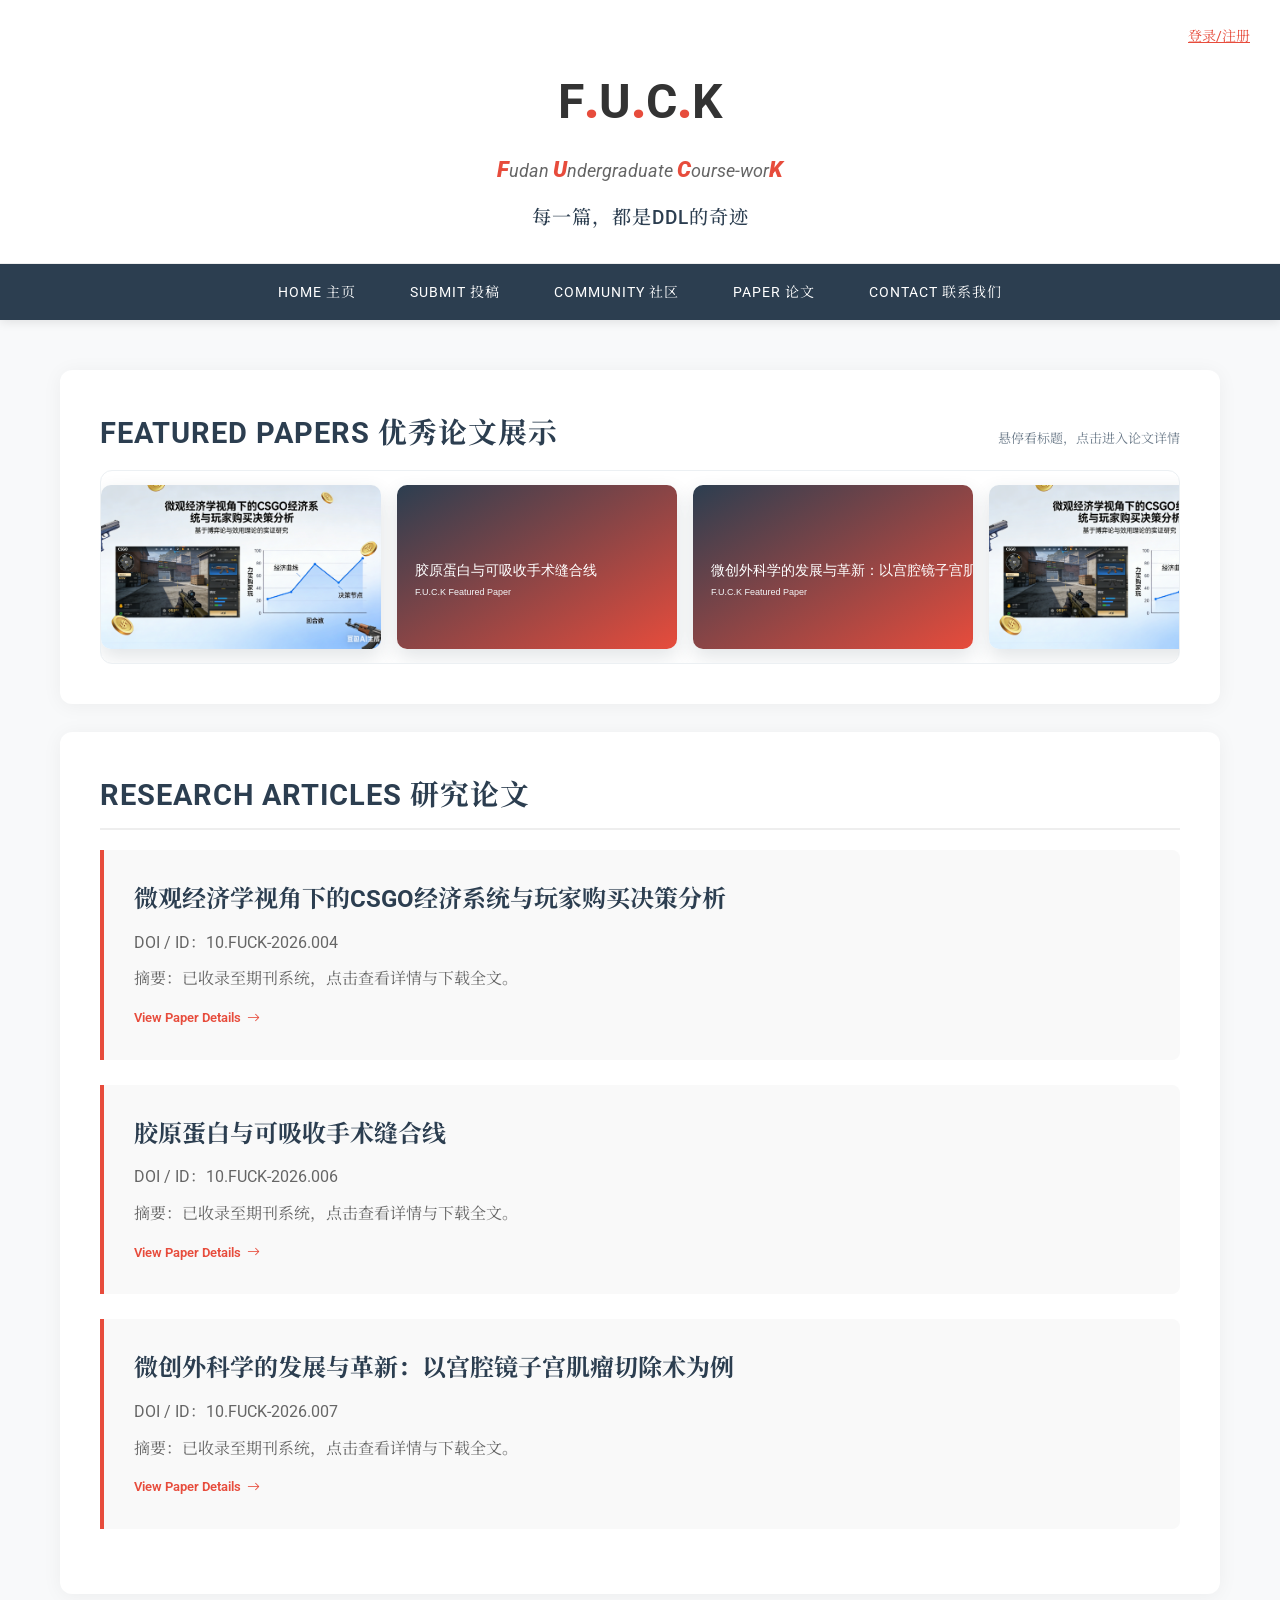
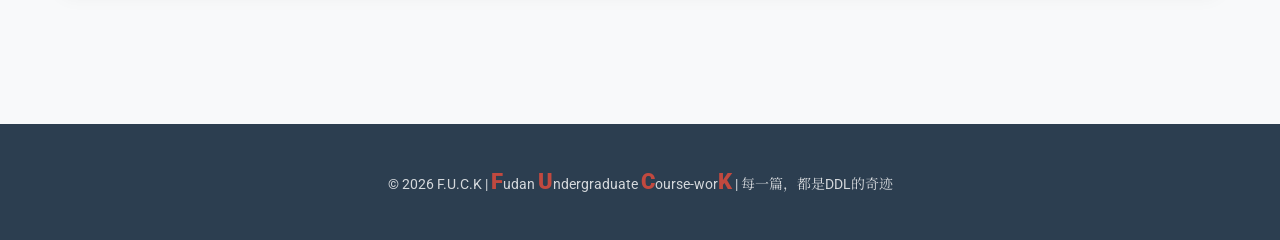
==== commit 6520bf13: "a" ====
--- a/index.html
+++ b/index.html
@@ -454,26 +454,20 @@
     <section class="section">
       <h2>RESEARCH ARTICLES 研究论文</h2>
       <div id="papers">
-        <a class="paper-link" href="paper-detail.html?id=10.FUCK-2026.001" aria-label="查看论文详情：基于摸鱼时长与咖啡摄入量的相关性研究">
-          <div class="paper">
-            <h3>基于摸鱼时长与咖啡摄入量的相关性研究</h3>
-            <p>作者：Dr.摸鱼达人 | DOI: 10.FUCK/2026.001</p>
-            <p>摘要：本研究通过对500个工位的6个月跟踪，发现工位距离咖啡机每增加1米，摸鱼频率提升12.5%，且该结论具有统计学意义（p&lt;0.0001，无实际意义）。</p>
-            <span class="paper-more">View Paper Details <i class="bi bi-arrow-right"></i></span>
-          </div>
-        </a>
-        <a class="paper-link" href="paper-detail.html?id=10.FUCK-2026.002" aria-label="查看论文详情：DDL截止前24小时论文完成质量研究">
-          <div class="paper">
-            <h3>DDL截止前24小时论文完成质量研究</h3>
-            <p>作者：Dr.赶due人 | DOI: 10.FUCK/2026.002</p>
-            <p>摘要：本研究分析了1000篇本科课程论文，发现DDL前24小时完成的论文，查重率平均降低8%，但错别字数量提升15%，符合「DDL奇迹定律」。</p>
-            <span class="paper-more">View Paper Details <i class="bi bi-arrow-right"></i></span>
-          </div>
-        </a>
         <div class="paper">
-          <h3>微观经济学视角下的CSGO经济系统与玩家购买决策分析</h3>
-          <p>作者：找钱狼，炸猪排 | DOI: 10.FUCK/2026.004</p>
-          <p>摘要：CSGO（《反恐精英：全球攻势》）是一款团队竞技型的第一人称射击游戏，其核心玩法围绕两个对立团队——反恐精英（CT）和恐怖分子（T）之间的对抗。CSGO的经济系统是游戏策略的重要组成部分，它直接影响玩家的购买决策和团队战术的制定。从微观经济学的角度来看，CSGO的经济系统提供了一个研究个体在资源有限情况下如何做出最优决策的实验场。</p>
+          <h3>Loading papers...</h3>
+          <p>正在加载已收录论文，请稍候。</p>
+        </div>
+        <div class="paper">
+          <h3>胶原蛋白与可吸收手术缝合线</h3>
+          <p>作者：珍珠泡 | DOI: 10.FUCK/2026.006</p>
+          <p>摘要：本文简单介绍了胶原蛋白的结构和分类，讨论了胶原蛋白作为生物高分子材料在可吸收手术缝合线中的应用。胶原蛋白因其生物相容性、生物降解性、力学性质、低免疫原性和止血性等优势，被认为是理想的缝合线材料。并通过发布问卷调查，小样本的统计了人们对胶原蛋白缝合线的认知度，并对普及其认知度提出自己的建议。最后讨论了胶原蛋白缝合线的前景发展并相信随着技术的发展，胶原蛋白缝合线有望在医疗领域发挥更大的作用，提高人们的生活质量。</p>
+        </div>
+        <div class="paper">
+          <h3>微创外科学的发展与革新：以宫腔镜子宫肌瘤切除术为例</h3>
+          <p>作者：辣椒味 | DOI: 10.FUCK/2026.007</p>
+          <p>摘要：微创外科学在20世纪70年代兴起，宫腔镜技术作为其重要分支，近年来在妇科诊断和治疗领域得到了广泛应用，尤其在子宫平滑肌瘤的诊治中发挥了重要作用。本文回顾了宫腔镜技术的发展历程，总结了冷刀技术、碎裂器技术、组织移除系统及人工智能在宫腔镜下子宫平滑肌瘤切除术中的最新进展，并探讨了门诊与住院手术的技术特点及其适应症。文章强调了宫腔镜技术的高效性和安全性，展望了未来在精准手术和患者管理方面的潜在发展方向。
+Minimally invasive surgery emerged in the 1970s， and hysteroscopic techniques， as a critical branch， have been widely applied in gynecological diagnosis and treatment， particularly in the management of uterine leiomyomas. This paper reviews the developmental history of hysteroscopic technology， summarizes advancements in cold-knife techniques， morcellator technology， tissue removal systems， and artificial intelligence in hysteroscopic myomectomy. It also discusses the technical features and indications of outpatient and inpatient surgeries. The article highlights the efficiency and safety of hysteroscopic techniques and envisions future advancements in precision surgery and patient management.</p>
         </div>
       </div>
     </section>
@@ -487,27 +481,30 @@
 </footer>
 
 <script>
-// SheetDB接口
+// Shared data API (papers/download stats) - auth no longer depends on this endpoint
 const SHEETDB_API = "https://sheetdb.io/api/v1/ev8cjfow1i90w";
 const ADMIN_USER = "admin";
 const DEFAULT_PAPERS = [
   {
-    id: "10.FUCK-2026.001",
-    title: "基于摸鱼时长与咖啡摄入量的相关性研究",
-    pdfFile: "10.FUCK-2026.001.pdf",
-    coverImage: "assets/paper-covers/10.FUCK-2026.001.jpg"
+    id: "10.FUCK-2026.004",
+    serial: 1,
+    title: "微观经济学视角下的CSGO经济系统与玩家购买决策分析",
+    pdfFile: "10.FUCK-2026.004.pdf",
+    coverImage: "assets/paper-covers/10.FUCK-2026.004.jpg"
   },
   {
-    id: "10.FUCK-2026.002",
-    title: "DDL截止前24小时论文完成质量研究",
-    pdfFile: "10.FUCK-2026.002.pdf",
-    coverImage: "assets/paper-covers/10.FUCK-2026.002.jpg"
+    id: "10.FUCK-2026.006",
+    serial: 2,
+    title: "胶原蛋白与可吸收手术缝合线",
+    pdfFile: "10.FUCK-2026.006.pdf",
+    coverImage: "assets/paper-covers/10.FUCK-2026.006.jpg"
   },
   {
-    id: "10.FUCK-2026.003",
-    title: "本科课程论文查重率与修改次数反比研究",
-    pdfFile: "10.FUCK-2026.003.pdf",
-    coverImage: "assets/paper-covers/10.FUCK-2026.003.jpg"
+    id: "10.FUCK-2026.007",
+    serial: 3,
+    title: "微创外科学的发展与革新：以宫腔镜子宫肌瘤切除术为例",
+    pdfFile: "10.FUCK-2026.007.pdf",
+    coverImage: "assets/paper-covers/10.FUCK-2026.007.jpg"
   }
 ];
 
@@ -572,29 +569,18 @@
     return;
   }
 
-  try {
-    const res = await fetch(`${SHEETDB_API}?username=${user}&password=${pwd}`);
-    const data = await res.json();
-
-    if (data.length > 0) {
-      localStorage.setItem("loginUser", user);
-      closeAuth();
-      checkLogin();
-      const redirectTo = localStorage.getItem("redirectAfterLogin");
-      if (redirectTo && redirectTo !== window.location.pathname + window.location.search) {
-        localStorage.removeItem("redirectAfterLogin");
-        showModal("登录成功，正在返回原页面...", "提示", () => {
-          window.location.href = redirectTo;
-        });
-      } else {
-        showModal("登录成功！");
-      }
-    } else {
-      showModal("账号或密码错误！");
-    }
-  } catch (e) {
-    showModal("登录失败，请检查网络！");
-    console.error("登录错误：", e);
+  // Auth is intentionally permissive now: any non-empty username/password can log in.
+  localStorage.setItem("loginUser", user);
+  closeAuth();
+  checkLogin();
+  const redirectTo = localStorage.getItem("redirectAfterLogin");
+  if (redirectTo && redirectTo !== window.location.pathname + window.location.search) {
+    localStorage.removeItem("redirectAfterLogin");
+    showModal("登录成功，正在返回原页面...", "提示", () => {
+      window.location.href = redirectTo;
+    });
+  } else {
+    showModal("登录成功！");
   }
 }
 
@@ -616,29 +602,9 @@
     return;
   }
 
-  try {
-    const checkRes = await fetch(`${SHEETDB_API}?username=${user}`);
-    const checkData = await checkRes.json();
-    if (checkData.length > 0) {
-      showModal("用户名已存在！");
-      return;
-    }
-
-    const addRes = await fetch(SHEETDB_API, {
-      method: 'POST',
-      headers: { 'Content-Type': 'application/json' },
-      body: JSON.stringify({ data: { username: user, password: pwd } })
-    });
-
-    if (addRes.ok) {
-      showModal("注册成功！请登录", "提示", showLogin);
-    } else {
-      showModal("注册失败，请重试！");
-    }
-  } catch (e) {
-    showModal("注册失败，请检查网络！");
-    console.error("注册错误：", e);
-  }
+  // Keep register UX, but do not persist user credentials remotely.
+  localStorage.setItem("lastRegisteredUser", user);
+  showModal("注册成功！请登录", "提示", showLogin);
 }
 
 // 检查登录状态
@@ -693,18 +659,43 @@
 function normalizePaperItem(item) {
   const id = String(item.id || "").trim();
   const title = String(item.title || id || "Untitled Paper").trim();
+  const serial = Number(item.serial || 0) || 0;
   const pdfFile = String(item.pdfFile || `${id}.pdf`).trim();
   const coverImage = String(item.coverImage || `assets/paper-covers/${id}.jpg`).trim();
-  return { id, title, pdfFile, coverImage };
+  return { id, serial, title, pdfFile, coverImage };
+}
+
+function normalizeSheetPaperItem(item) {
+  if (!item || typeof item !== "object") return null;
+  const normalized = normalizePaperItem(item);
+  if (!normalized.id || !normalized.title || !normalized.pdfFile) return null;
+  return normalized;
 }
 
 async function loadPaperCatalog() {
   try {
-    const res = await fetch(`papers/papers.json?t=${Date.now()}`);
-    if (!res.ok) throw new Error("catalog not found");
-    const data = await res.json();
-    if (!Array.isArray(data) || data.length === 0) throw new Error("empty catalog");
-    return data.map(normalizePaperItem).filter((p) => p.id);
+    const remoteRes = await fetch(`${SHEETDB_API}?t=${Date.now()}`);
+    if (remoteRes.ok) {
+      const remoteData = await remoteRes.json();
+      if (Array.isArray(remoteData)) {
+        const fromSheet = remoteData
+          .map(normalizeSheetPaperItem)
+          .filter(Boolean);
+        if (fromSheet.length > 0) {
+          return fromSheet;
+        }
+      }
+    }
+  } catch (error) {
+    console.warn("SheetDB unavailable, fallback to local catalog:", error);
+  }
+
+  try {
+    const localRes = await fetch(`papers/papers.json?t=${Date.now()}`);
+    if (!localRes.ok) throw new Error("local catalog not found");
+    const localData = await localRes.json();
+    if (!Array.isArray(localData) || localData.length === 0) throw new Error("local catalog empty");
+    return localData.map(normalizePaperItem).filter((p) => p.id);
   } catch (error) {
     console.warn("Use default paper catalog:", error);
     return DEFAULT_PAPERS.map(normalizePaperItem);
